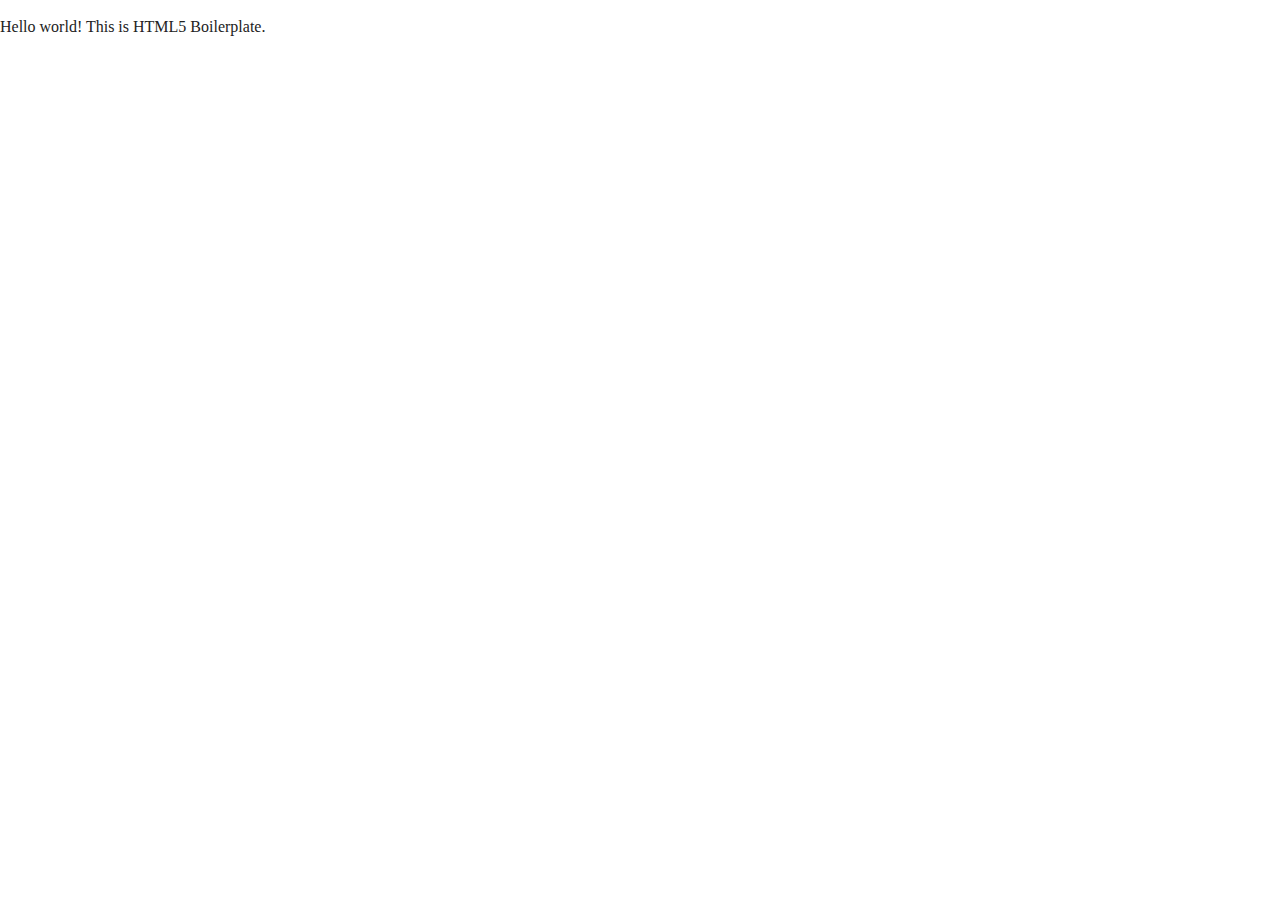
==== index.html @ a448ccc6 "pushing repo" ====
<!doctype html>
<html class="no-js" lang="">

<head>
  <meta charset="utf-8">
  <title></title>
  <meta name="description" content="">
  <meta name="viewport" content="width=device-width, initial-scale=1">

  <link rel="manifest" href="site.webmanifest">
  <link rel="apple-touch-icon" href="icon.png">
  <!-- Place favicon.ico in the root directory -->

  <link rel="stylesheet" href="css/normalize.css">
  <link rel="stylesheet" href="css/main.css">

  <meta name="theme-color" content="#fafafa">
</head>

<body>
  <!--[if lte IE 9]>
    <p class="browserupgrade">You are using an <strong>outdated</strong> browser. Please <a href="https://browsehappy.com/">upgrade your browser</a> to improve your experience and security.</p>
  <![endif]-->

  <!-- Add your site or application content here -->
  <p>Hello world! This is HTML5 Boilerplate.</p>
  <script src="js/vendor/modernizr-3.6.0.min.js"></script>
  <script src="https://code.jquery.com/jquery-3.3.1.min.js" integrity="sha256-FgpCb/KJQlLNfOu91ta32o/NMZxltwRo8QtmkMRdAu8=" crossorigin="anonymous"></script>
  <script>window.jQuery || document.write('<script src="js/vendor/jquery-3.3.1.min.js"><\/script>')</script>
  <script src="js/plugins.js"></script>
  <script src="js/main.js"></script>

  <!-- Google Analytics: change UA-XXXXX-Y to be your site's ID. -->
  <script>
    window.ga = function () { ga.q.push(arguments) }; ga.q = []; ga.l = +new Date;
    ga('create', 'UA-XXXXX-Y', 'auto'); ga('send', 'pageview')
  </script>
  <script src="https://www.google-analytics.com/analytics.js" async defer></script>
</body>

</html>
---- css/main.css ----
/*! HTML5 Boilerplate v7.0.1 | MIT License | https://html5boilerplate.com/ */

/* main.css 1.0.0 | MIT License | https://github.com/h5bp/main.css#readme */
/*
 * What follows is the result of much research on cross-browser styling.
 * Credit left inline and big thanks to Nicolas Gallagher, Jonathan Neal,
 * Kroc Camen, and the H5BP dev community and team.
 */

 
/* ==========================================================================
   Base styles: opinionated defaults
   ========================================================================== */

   html {
    color: #222;
    font-size: 1em;
    line-height: 1.4;
}

/*
 * Remove text-shadow in selection highlight:
 * https://twitter.com/miketaylr/status/12228805301
 *
 * Vendor-prefixed and regular ::selection selectors cannot be combined:
 * https://stackoverflow.com/a/16982510/7133471
 *
 * Customize the background color to match your design.
 */

::selection {
    background: #b3d4fc;
    text-shadow: none;
}

/*
 * A better looking default horizontal rule
 */

hr {
    display: block;
    height: 1px;
    border: 0;
    border-top: 1px solid #ccc;
    margin: 1em 0;
    padding: 0;
}

/*
 * Remove the gap between audio, canvas, iframes,
 * images, videos and the bottom of their containers:
 * https://github.com/h5bp/html5-boilerplate/issues/440
 */

audio,
canvas,
iframe,
img,
svg,
video {
    vertical-align: middle;
}

/*
 * Remove default fieldset styles.
 */

fieldset {
    border: 0;
    margin: 0;
    padding: 0;
}

/*
 * Allow only vertical resizing of textareas.
 */

textarea {
    resize: vertical;
}

/* ==========================================================================
   Browser Upgrade Prompt
   ========================================================================== */

.browserupgrade {
    margin: 0.2em 0;
    background: #ccc;
    color: #000;
    padding: 0.2em 0;
}




 /* ==========================================================================
   Author's custom styles
   ========================================================================== */
















 /* ==========================================================================
   Helper classes
   ========================================================================== */

/*
 * Hide visually and from screen readers
 */

 .hidden {
  display: none !important;
}

/*
* Hide only visually, but have it available for screen readers:
* https://snook.ca/archives/html_and_css/hiding-content-for-accessibility
*
* 1. For long content, line feeds are not interpreted as spaces and small width
*    causes content to wrap 1 word per line:
*    https://medium.com/@jessebeach/beware-smushed-off-screen-accessible-text-5952a4c2cbfe
*/

.visuallyhidden {
  border: 0;
  clip: rect(0 0 0 0);
  height: 1px;
  margin: -1px;
  overflow: hidden;
  padding: 0;
  position: absolute;
  width: 1px;
  white-space: nowrap; /* 1 */
}

/*
* Extends the .visuallyhidden class to allow the element
* to be focusable when navigated to via the keyboard:
* https://www.drupal.org/node/897638
*/

.visuallyhidden.focusable:active,
.visuallyhidden.focusable:focus {
  clip: auto;
  height: auto;
  margin: 0;
  overflow: visible;
  position: static;
  width: auto;
  white-space: inherit;
}

/*
* Hide visually and from screen readers, but maintain layout
*/

.invisible {
  visibility: hidden;
}

/*
* Clearfix: contain floats
*
* For modern browsers
* 1. The space content is one way to avoid an Opera bug when the
*    `contenteditable` attribute is included anywhere else in the document.
*    Otherwise it causes space to appear at the top and bottom of elements
*    that receive the `clearfix` class.
* 2. The use of `table` rather than `block` is only necessary if using
*    `:before` to contain the top-margins of child elements.
*/

.clearfix:before,
.clearfix:after {
  content: " "; /* 1 */
  display: table; /* 2 */
}

.clearfix:after {
  clear: both;
}

 
/* ==========================================================================
   EXAMPLE Media Queries for Responsive Design.
   These examples override the primary ('mobile first') styles.
   Modify as content requires.
   ========================================================================== */

   @media only screen and (min-width: 35em) {
    /* Style adjustments for viewports that meet the condition */
}

@media print,
       (-webkit-min-device-pixel-ratio: 1.25),
       (min-resolution: 1.25dppx),
       (min-resolution: 120dpi) {
    /* Style adjustments for high resolution devices */
}

 
/* ==========================================================================
   Print styles.
   Inlined to avoid the additional HTTP request:
   https://www.phpied.com/delay-loading-your-print-css/
   ========================================================================== */

   @media print {
    *,
    *:before,
    *:after {
        background: transparent !important;
        color: #000 !important; /* Black prints faster */
        -webkit-box-shadow: none !important;
        box-shadow: none !important;
        text-shadow: none !important;
    }

    a,
    a:visited {
        text-decoration: underline;
    }

    a[href]:after {
        content: " (" attr(href) ")";
    }

    abbr[title]:after {
        content: " (" attr(title) ")";
    }

    /*
     * Don't show links that are fragment identifiers,
     * or use the `javascript:` pseudo protocol
     */

    a[href^="#"]:after,
    a[href^="javascript:"]:after {
        content: "";
    }

    pre {
        white-space: pre-wrap !important;
    }
    pre,
    blockquote {
        border: 1px solid #999;
        page-break-inside: avoid;
    }

    /*
     * Printing Tables:
     * http://css-discuss.incutio.com/wiki/Printing_Tables
     */

    thead {
        display: table-header-group;
    }

    tr,
    img {
        page-break-inside: avoid;
    }

    p,
    h2,
    h3 {
        orphans: 3;
        widows: 3;
    }

    h2,
    h3 {
        page-break-after: avoid;
    }
}
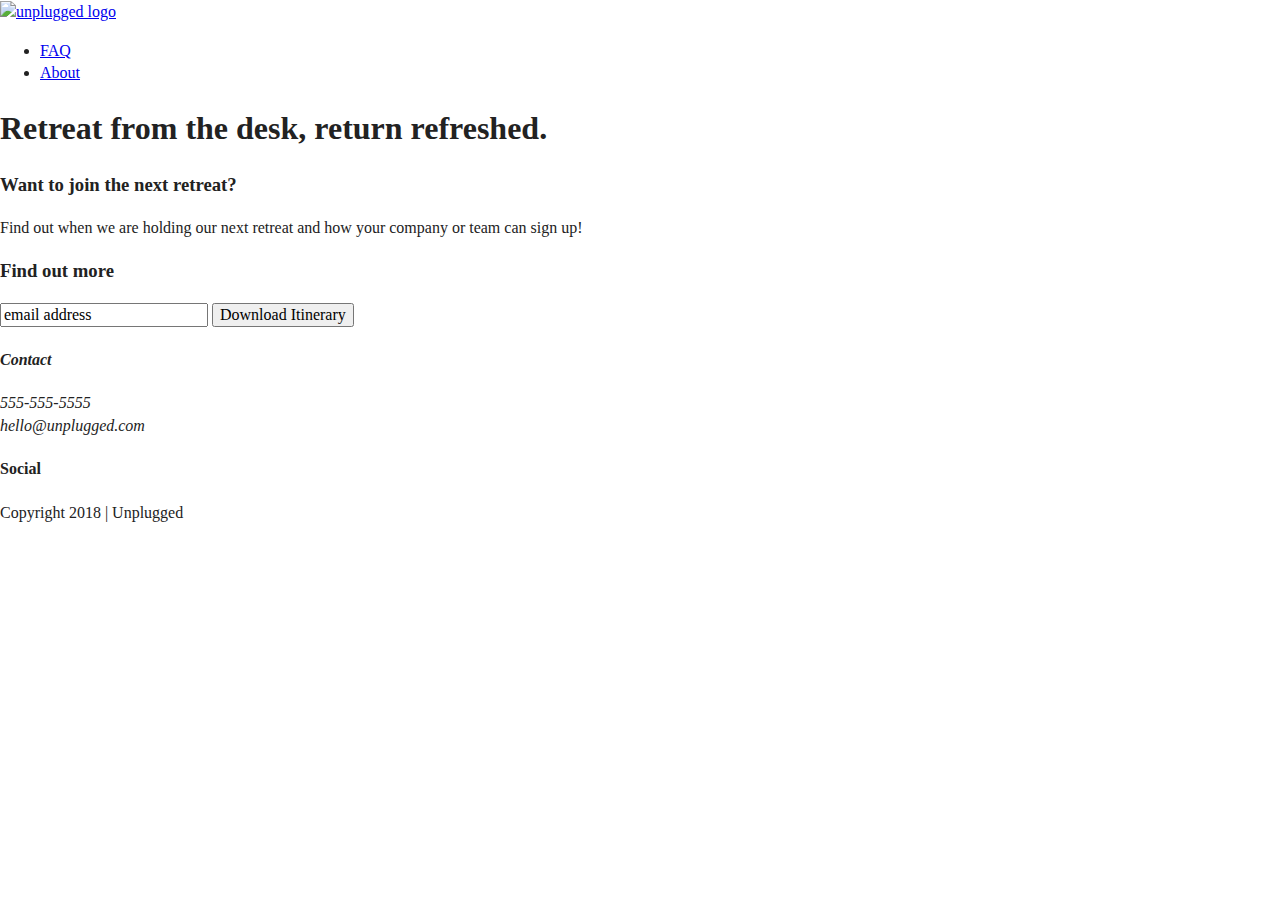
==== commit cb6e1a22: "adding onto the boilerplate" ====
--- a/index.html
+++ b/index.html
@@ -3,9 +3,10 @@
 
 <head>
   <meta charset="utf-8">
+  <meta http-equiv="x-ua-compatible" content="ie=edge">
   <title></title>
   <meta name="description" content="">
-  <meta name="viewport" content="width=device-width, initial-scale=1">
+  <meta name="viewport" content="width=device-width, initial-scale=1, shrink-to-fit=no">
 
   <link rel="manifest" href="site.webmanifest">
   <link rel="apple-touch-icon" href="icon.png">
@@ -13,8 +14,6 @@
 
   <link rel="stylesheet" href="css/normalize.css">
   <link rel="stylesheet" href="css/main.css">
-
-  <meta name="theme-color" content="#fafafa">
 </head>
 
 <body>
@@ -23,17 +22,99 @@
   <![endif]-->
 
   <!-- Add your site or application content here -->
-  <p>Hello world! This is HTML5 Boilerplate.</p>
+  <header>
+    <div class="content-wrapper">
+      <a href="#">
+        <img src="" alt="unplugged logo">
+      </a>
+      <div class="header-divider"></div>
+      <nav>
+        <ul>
+          <li><a href="faq/index.html" target="_blank">FAQ</a></li>
+          <li><a href="about/index.html" target="_blank">About</a></li>
+        </ul>
+      </nav>
+    </div>
+  </header>
+
+  <main>
+
+    <section class="hero-area">
+      <div class="content-wrapper">
+        <h1>Retreat from the desk, return refreshed.</h1>
+      </div>
+    </section>
+
+    <aside>
+      <div class="content-wrapper">
+        <div class="form-description">
+          <h3>Want to join the next retreat?</h3>
+          <p>
+            Find out when we are holding our next retreat and how your company or team can sign up!
+          </p>
+        </div>
+        <div class="form">
+          <h3>Find out more</h3>
+          <input type="text" name="name" value="email address">
+          <input type="button" value="Download Itinerary">
+        </div>
+      </div> <!-- aside content wrapper ends -->
+    </aside>
+
+  </main> <!-- main wrapper -->
+
+  <footer>
+    <div class="content-wrapper">
+      <div class="footer-content">
+        <address class="contact">
+          <h4>Contact</h4>
+          <p>
+            555-555-5555<br>
+            hello@unplugged.com
+          </p>
+        </address>
+        <div class="social">
+          <h4>Social</h4>
+          <div class="social-icons">
+            <p>
+              <a href="https://www.facebook.com/Skillcrush/" target="_blank"></a>
+            </p>
+            <p>
+              <a href="https://twitter.com/Skillcrush" target="_blank"></a>
+            </p>
+            <p>
+              <a href="https://www.instagram.com/skillcrush/" target="_blank"></a>
+            </p>
+          </div>
+        </div>
+      </div> <!-- footer content ends -->
+    </div>
+    <!--footer content-wrapper ends-->
+    <div class="copyright">
+      <p>Copyright 2018 | Unplugged</p>
+    </div>
+  </footer>
+
   <script src="js/vendor/modernizr-3.6.0.min.js"></script>
-  <script src="https://code.jquery.com/jquery-3.3.1.min.js" integrity="sha256-FgpCb/KJQlLNfOu91ta32o/NMZxltwRo8QtmkMRdAu8=" crossorigin="anonymous"></script>
-  <script>window.jQuery || document.write('<script src="js/vendor/jquery-3.3.1.min.js"><\/script>')</script>
+  <script src="https://code.jquery.com/jquery-3.3.1.min.js" integrity="sha256-FgpCb/KJQlLNfOu91ta32o/NMZxltwRo8QtmkMRdAu8="
+    crossorigin="anonymous"></script>
+  <script>
+    window.jQuery || document.write('<script src="js/vendor/jquery-3.3.1.min.js"><\/script>')
+
+  </script>
   <script src="js/plugins.js"></script>
   <script src="js/main.js"></script>
 
   <!-- Google Analytics: change UA-XXXXX-Y to be your site's ID. -->
   <script>
-    window.ga = function () { ga.q.push(arguments) }; ga.q = []; ga.l = +new Date;
-    ga('create', 'UA-XXXXX-Y', 'auto'); ga('send', 'pageview')
+    window.ga = function () {
+      ga.q.push(arguments)
+    };
+    ga.q = [];
+    ga.l = +new Date;
+    ga('create', 'UA-XXXXX-Y', 'auto');
+    ga('send', 'pageview')
+
   </script>
   <script src="https://www.google-analytics.com/analytics.js" async defer></script>
 </body>
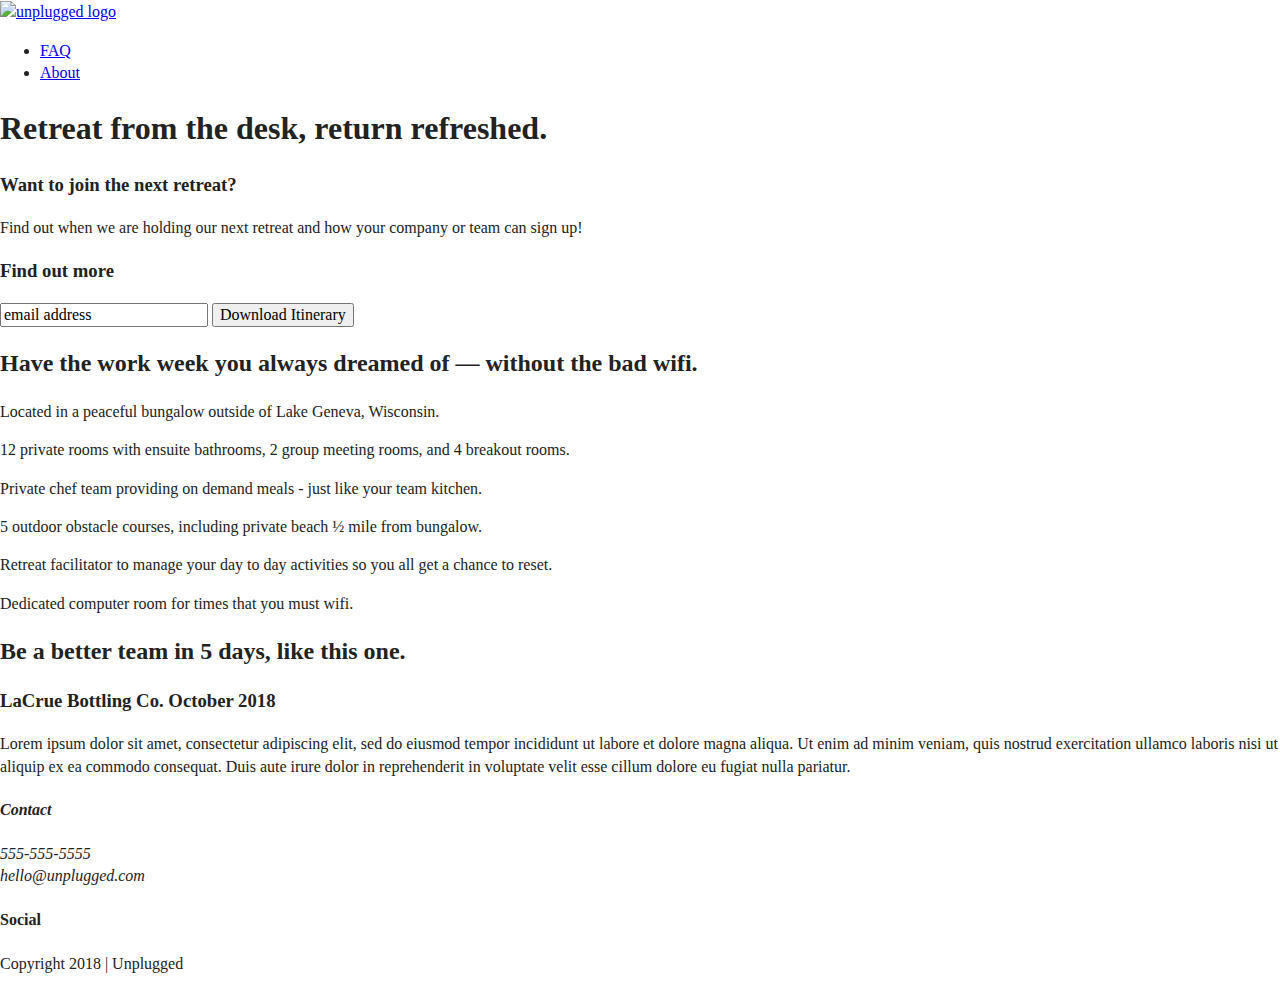
==== commit 36c111b5: "part 2 boilerplates" ====
--- a/index.html
+++ b/index.html
@@ -61,6 +61,73 @@
       </div> <!-- aside content wrapper ends -->
     </aside>
 
+    <section class="features">
+      <div class="content-wrapper">
+        <h2>Have the work week you always dreamed of — without the bad wifi.</h2>
+        <div class="features-items">
+          <article>
+            <p class="fontawesome-icon">
+            </p>
+            <p class="features-item-description">
+              Located in a peaceful bungalow outside of Lake Geneva, Wisconsin.
+            </p>
+          </article>
+          <article>
+            <p class="fontawesome-icon">
+            </p>
+            <p class="features-item-description">
+              12 private rooms with ensuite bathrooms, 2 group meeting rooms, and 4 breakout rooms.
+            </p>
+          </article>
+          <article>
+            <p class="fontawesome-icon">
+            </p>
+            <p class="features-item-description">
+              Private chef team providing on demand meals - just like your team kitchen.
+            </p>
+          </article>
+          <article>
+            <p class="fontawesome-icon">
+            </p>
+            <p class="features-item-description">
+              5 outdoor obstacle courses, including private beach ½ mile from bungalow.
+            </p>
+          </article>
+          <article>
+            <p class="fontawesome-icon">
+            </p>
+            <p class="features-item-description">
+              Retreat facilitator to manage your day to day activities so you all get a chance to reset.
+            </p>
+          </article>
+          <article>
+            <p class="fontawesome-icon">
+            </p>
+            <p class="features-item-description">
+              Dedicated computer room for times that you must wifi.
+            </p>
+          </article>
+        </div>
+      </div>
+    </section>
+
+    <section class="reviews">
+      <div class="content-wrapper">
+        <h2>Be a better team in 5 days, like this one.</h2>
+        <article>
+          <div>
+            <h3>LaCrue Bottling Co. October 2018</h3>
+            <p>
+              Lorem ipsum dolor sit amet, consectetur adipiscing elit, sed do eiusmod tempor incididunt ut labore et
+              dolore magna aliqua. Ut enim ad minim veniam, quis nostrud exercitation ullamco laboris nisi ut aliquip
+              ex ea commodo consequat. Duis aute irure dolor in reprehenderit in voluptate velit esse cillum dolore eu
+              fugiat nulla pariatur.
+            </p>
+          </div>
+        </article>
+      </div>
+    </section>
+
   </main> <!-- main wrapper -->
 
   <footer>
--- a/css/main.css
+++ b/css/main.css
@@ -1,13 +1,11 @@
-/*! HTML5 Boilerplate v7.0.1 | MIT License | https://html5boilerplate.com/ */
-
-/* main.css 1.0.0 | MIT License | https://github.com/h5bp/main.css#readme */
+/*! HTML5 Boilerplate v6.1.0 | MIT License | https://html5boilerplate.com/ */
+
 /*
  * What follows is the result of much research on cross-browser styling.
  * Credit left inline and big thanks to Nicolas Gallagher, Jonathan Neal,
  * Kroc Camen, and the H5BP dev community and team.
  */
 
- 
 /* ==========================================================================
    Base styles: opinionated defaults
    ========================================================================== */
@@ -27,6 +25,11 @@
  *
  * Customize the background color to match your design.
  */
+
+::-moz-selection {
+    background: #b3d4fc;
+    text-shadow: none;
+}
 
 ::selection {
     background: #b3d4fc;
@@ -90,10 +93,7 @@
     padding: 0.2em 0;
 }
 
-
-
-
- /* ==========================================================================
+/* ==========================================================================
    Author's custom styles
    ========================================================================== */
 
@@ -112,7 +112,8 @@
 
 
 
- /* ==========================================================================
+
+/* ==========================================================================
    Helper classes
    ========================================================================== */
 
@@ -120,86 +121,85 @@
  * Hide visually and from screen readers
  */
 
- .hidden {
-  display: none !important;
-}
-
-/*
-* Hide only visually, but have it available for screen readers:
-* https://snook.ca/archives/html_and_css/hiding-content-for-accessibility
-*
-* 1. For long content, line feeds are not interpreted as spaces and small width
-*    causes content to wrap 1 word per line:
-*    https://medium.com/@jessebeach/beware-smushed-off-screen-accessible-text-5952a4c2cbfe
-*/
+.hidden {
+    display: none !important;
+}
+
+/*
+ * Hide only visually, but have it available for screen readers:
+ * https://snook.ca/archives/html_and_css/hiding-content-for-accessibility
+ *
+ * 1. For long content, line feeds are not interpreted as spaces and small width
+ *    causes content to wrap 1 word per line:
+ *    https://medium.com/@jessebeach/beware-smushed-off-screen-accessible-text-5952a4c2cbfe
+ */
 
 .visuallyhidden {
-  border: 0;
-  clip: rect(0 0 0 0);
-  height: 1px;
-  margin: -1px;
-  overflow: hidden;
-  padding: 0;
-  position: absolute;
-  width: 1px;
-  white-space: nowrap; /* 1 */
-}
-
-/*
-* Extends the .visuallyhidden class to allow the element
-* to be focusable when navigated to via the keyboard:
-* https://www.drupal.org/node/897638
-*/
+    border: 0;
+    clip: rect(0 0 0 0);
+    height: 1px;
+    margin: -1px;
+    overflow: hidden;
+    padding: 0;
+    position: absolute;
+    width: 1px;
+    white-space: nowrap; /* 1 */
+}
+
+/*
+ * Extends the .visuallyhidden class to allow the element
+ * to be focusable when navigated to via the keyboard:
+ * https://www.drupal.org/node/897638
+ */
 
 .visuallyhidden.focusable:active,
 .visuallyhidden.focusable:focus {
-  clip: auto;
-  height: auto;
-  margin: 0;
-  overflow: visible;
-  position: static;
-  width: auto;
-  white-space: inherit;
-}
-
-/*
-* Hide visually and from screen readers, but maintain layout
-*/
+    clip: auto;
+    height: auto;
+    margin: 0;
+    overflow: visible;
+    position: static;
+    width: auto;
+    white-space: inherit;
+}
+
+/*
+ * Hide visually and from screen readers, but maintain layout
+ */
 
 .invisible {
-  visibility: hidden;
-}
-
-/*
-* Clearfix: contain floats
-*
-* For modern browsers
-* 1. The space content is one way to avoid an Opera bug when the
-*    `contenteditable` attribute is included anywhere else in the document.
-*    Otherwise it causes space to appear at the top and bottom of elements
-*    that receive the `clearfix` class.
-* 2. The use of `table` rather than `block` is only necessary if using
-*    `:before` to contain the top-margins of child elements.
-*/
+    visibility: hidden;
+}
+
+/*
+ * Clearfix: contain floats
+ *
+ * For modern browsers
+ * 1. The space content is one way to avoid an Opera bug when the
+ *    `contenteditable` attribute is included anywhere else in the document.
+ *    Otherwise it causes space to appear at the top and bottom of elements
+ *    that receive the `clearfix` class.
+ * 2. The use of `table` rather than `block` is only necessary if using
+ *    `:before` to contain the top-margins of child elements.
+ */
 
 .clearfix:before,
 .clearfix:after {
-  content: " "; /* 1 */
-  display: table; /* 2 */
+    content: " "; /* 1 */
+    display: table; /* 2 */
 }
 
 .clearfix:after {
-  clear: both;
-}
-
- 
+    clear: both;
+}
+
 /* ==========================================================================
    EXAMPLE Media Queries for Responsive Design.
    These examples override the primary ('mobile first') styles.
    Modify as content requires.
    ========================================================================== */
 
-   @media only screen and (min-width: 35em) {
+@media only screen and (min-width: 35em) {
     /* Style adjustments for viewports that meet the condition */
 }
 
@@ -210,14 +210,13 @@
     /* Style adjustments for high resolution devices */
 }
 
- 
 /* ==========================================================================
    Print styles.
    Inlined to avoid the additional HTTP request:
    https://www.phpied.com/delay-loading-your-print-css/
    ========================================================================== */
 
-   @media print {
+@media print {
     *,
     *:before,
     *:after {
@@ -286,5 +285,3 @@
         page-break-after: avoid;
     }
 }
-
-
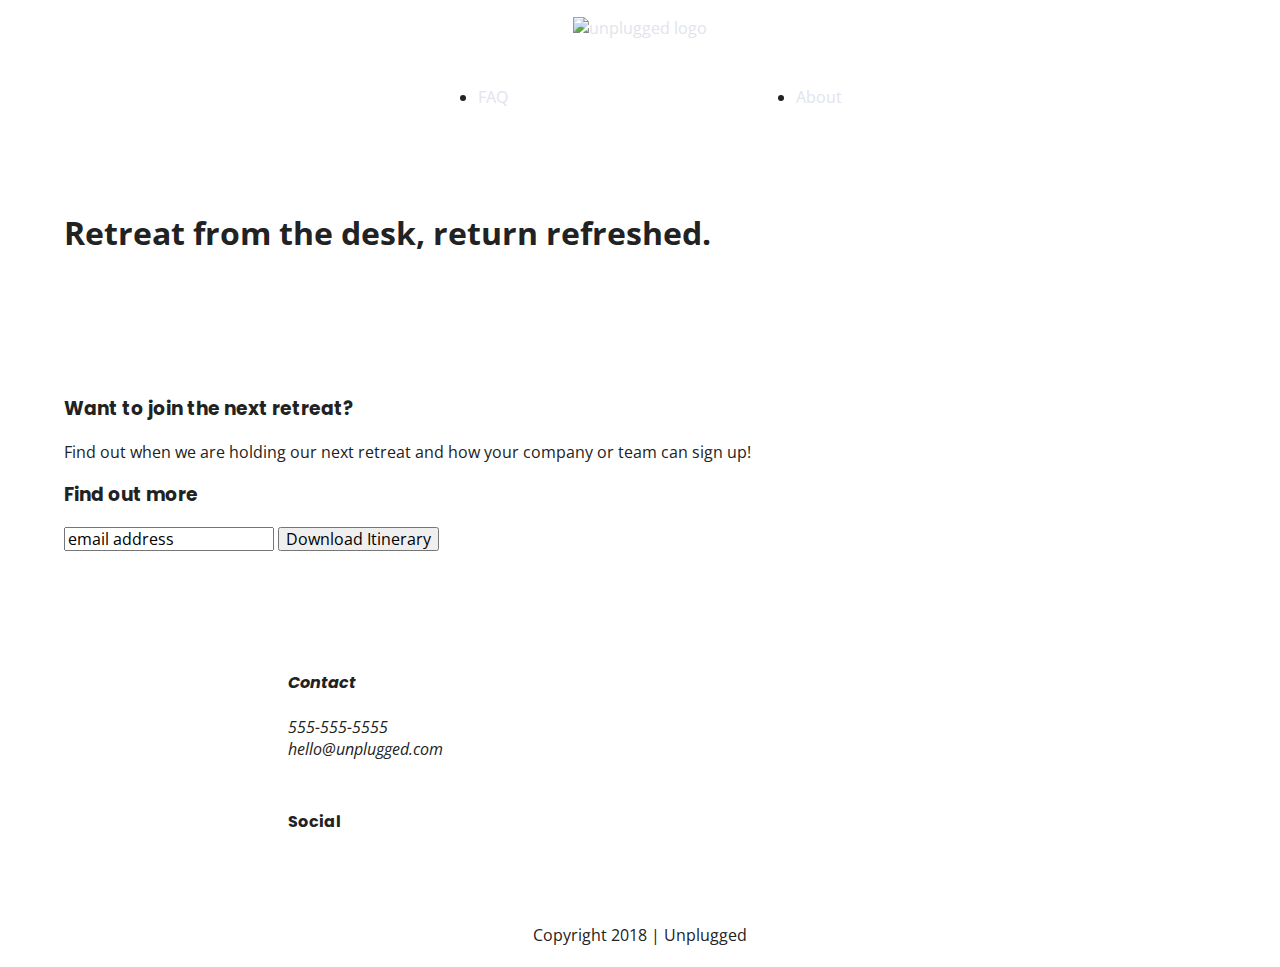
==== commit 8339c06f: "custom text styles" ====
--- a/index.html
+++ b/index.html
@@ -8,6 +8,9 @@
   <meta name="description" content="">
   <meta name="viewport" content="width=device-width, initial-scale=1, shrink-to-fit=no">
 
+  
+  <link href="https://fonts.googleapis.com/css?family=Open+Sans:400,700|Poppins:500,700" rel="stylesheet">
+  
   <link rel="manifest" href="site.webmanifest">
   <link rel="apple-touch-icon" href="icon.png">
   <!-- Place favicon.ico in the root directory -->
@@ -60,73 +63,6 @@
         </div>
       </div> <!-- aside content wrapper ends -->
     </aside>
-
-    <section class="features">
-      <div class="content-wrapper">
-        <h2>Have the work week you always dreamed of — without the bad wifi.</h2>
-        <div class="features-items">
-          <article>
-            <p class="fontawesome-icon">
-            </p>
-            <p class="features-item-description">
-              Located in a peaceful bungalow outside of Lake Geneva, Wisconsin.
-            </p>
-          </article>
-          <article>
-            <p class="fontawesome-icon">
-            </p>
-            <p class="features-item-description">
-              12 private rooms with ensuite bathrooms, 2 group meeting rooms, and 4 breakout rooms.
-            </p>
-          </article>
-          <article>
-            <p class="fontawesome-icon">
-            </p>
-            <p class="features-item-description">
-              Private chef team providing on demand meals - just like your team kitchen.
-            </p>
-          </article>
-          <article>
-            <p class="fontawesome-icon">
-            </p>
-            <p class="features-item-description">
-              5 outdoor obstacle courses, including private beach ½ mile from bungalow.
-            </p>
-          </article>
-          <article>
-            <p class="fontawesome-icon">
-            </p>
-            <p class="features-item-description">
-              Retreat facilitator to manage your day to day activities so you all get a chance to reset.
-            </p>
-          </article>
-          <article>
-            <p class="fontawesome-icon">
-            </p>
-            <p class="features-item-description">
-              Dedicated computer room for times that you must wifi.
-            </p>
-          </article>
-        </div>
-      </div>
-    </section>
-
-    <section class="reviews">
-      <div class="content-wrapper">
-        <h2>Be a better team in 5 days, like this one.</h2>
-        <article>
-          <div>
-            <h3>LaCrue Bottling Co. October 2018</h3>
-            <p>
-              Lorem ipsum dolor sit amet, consectetur adipiscing elit, sed do eiusmod tempor incididunt ut labore et
-              dolore magna aliqua. Ut enim ad minim veniam, quis nostrud exercitation ullamco laboris nisi ut aliquip
-              ex ea commodo consequat. Duis aute irure dolor in reprehenderit in voluptate velit esse cillum dolore eu
-              fugiat nulla pariatur.
-            </p>
-          </div>
-        </article>
-      </div>
-    </section>
 
   </main> <!-- main wrapper -->
 
--- a/css/main.css
+++ b/css/main.css
@@ -14,127 +14,354 @@
     color: #222;
     font-size: 1em;
     line-height: 1.4;
-}
-
-/*
- * Remove text-shadow in selection highlight:
- * https://twitter.com/miketaylr/status/12228805301
- *
- * Vendor-prefixed and regular ::selection selectors cannot be combined:
- * https://stackoverflow.com/a/16982510/7133471
- *
- * Customize the background color to match your design.
- */
-
-::-moz-selection {
+  }
+  
+  /*
+   * Remove text-shadow in selection highlight:
+   * https://twitter.com/miketaylr/status/12228805301
+   *
+   * Vendor-prefixed and regular ::selection selectors cannot be combined:
+   * https://stackoverflow.com/a/16982510/7133471
+   *
+   * Customize the background color to match your design.
+   */
+  
+  ::-moz-selection {
     background: #b3d4fc;
     text-shadow: none;
-}
-
-::selection {
+  }
+  
+  ::selection {
     background: #b3d4fc;
     text-shadow: none;
-}
-
-/*
- * A better looking default horizontal rule
- */
-
-hr {
+  }
+  
+  /*
+   * A better looking default horizontal rule
+   */
+  
+  hr {
     display: block;
     height: 1px;
     border: 0;
     border-top: 1px solid #ccc;
     margin: 1em 0;
     padding: 0;
-}
-
-/*
- * Remove the gap between audio, canvas, iframes,
- * images, videos and the bottom of their containers:
- * https://github.com/h5bp/html5-boilerplate/issues/440
- */
-
-audio,
-canvas,
-iframe,
-img,
-svg,
-video {
+  }
+  
+  /*
+   * Remove the gap between audio, canvas, iframes,
+   * images, videos and the bottom of their containers:
+   * https://github.com/h5bp/html5-boilerplate/issues/440
+   */
+  
+  audio,
+  canvas,
+  iframe,
+  img,
+  svg,
+  video {
     vertical-align: middle;
-}
-
-/*
- * Remove default fieldset styles.
- */
-
-fieldset {
+  }
+  
+  /*
+   * Remove default fieldset styles.
+   */
+  
+  fieldset {
     border: 0;
     margin: 0;
     padding: 0;
-}
-
-/*
- * Allow only vertical resizing of textareas.
- */
-
-textarea {
+  }
+  
+  /*
+   * Allow only vertical resizing of textareas.
+   */
+  
+  textarea {
     resize: vertical;
-}
-
-/* ==========================================================================
-   Browser Upgrade Prompt
-   ========================================================================== */
-
-.browserupgrade {
+  }
+  
+  /* ==========================================================================
+     Browser Upgrade Prompt
+     ========================================================================== */
+  
+  .browserupgrade {
     margin: 0.2em 0;
     background: #ccc;
     color: #000;
     padding: 0.2em 0;
-}
-
-/* ==========================================================================
+  }
+  
+  .content-wrapper {
+    width: 90%;
+    margin: 50px 0;
+  }
+
+  /* ==========================================================================
    Author's custom styles
    ========================================================================== */
-
-
-
-
-
-
-
-
-
-
-
-
-
-
-
-
-
-/* ==========================================================================
-   Helper classes
-   ========================================================================== */
-
-/*
- * Hide visually and from screen readers
- */
-
-.hidden {
+/* General Styles */
+
+html {
+    font-size: 1em;
+	
+}
+
+body {
+    font-family: 'Open Sans', sans-serif;
+    font-size: 1em;
+}
+
+ul, 
+ol {
+
+}
+
+a {
+    color: #e2e3ed;
+    text-decoration: none;
+}
+
+h2 {
+    font-family: 'Poppins', sans-serif;
+}
+
+h3, 
+h4 {
+    font-family: 'Poppins', sans-serif;
+}
+
+p {
+	
+}
+
+img {
+
+}
+
+figure {
+
+}
+
+address {
+
+}
+
+.content-wrapper {
+
+}
+  
+  /* -------------------- Base Header - Footer Styles -------------------- */
+  
+  header,
+  footer {
+    display: flex;
+    justify-content: center;
+    align-items: center;
+    flex-flow: row wrap;
+  }
+  
+  header {
+    padding: 15px 0;
+  }
+  
+  header .content-wrapper {
+    display: flex;
+    justify-content: center;
+    align-items: center;
+    flex-flow: row wrap;
+    margin: 0;
+  }
+  
+  .header-divider {
+    width: 100%;
+    height: 1px;
+    margin: 10px 0 20px 0;
+  }
+  
+  header nav {
+    display: flex;
+    justify-content: space-around;
+    align-items: center;
+    flex-flow: row wrap;
+    width: 60%;
+  }
+  
+  header nav ul {
+    display: flex;
+    justify-content: space-around;
+    width: 100%;
+  }
+  
+  footer {
+    flex-direction: column;
+  }
+  
+  footer p {
+    margin: 0;
+  }
+  
+  footer .content-wrapper {
+    width: 55%;
+    margin: 50px 0;
+  }
+  
+  footer .contact {
+    margin-bottom: 50px;
+  }
+  
+  footer .social-icons {
+    display: flex;
+    justify-content: space-around;
+    align-items: center;
+  }
+  
+  footer .social-icons p {
+    display: flex;
+    justify-content: center;
+    align-items: center;
+  }
+  
+  footer .copyright {
+    margin: 20px 0;
+  }
+  
+  /* -------------------- Mobile Styles - Homepage -------------------- */
+  
+  /* Hero Area */
+  
+  .hero-area {
+    display: flex;
+    justify-content: center;
+    flex-flow: row wrap;
+  }
+  
+  /* Aside */
+  
+  aside {
+    display: flex;
+    justify-content: center;
+    align-items: center;
+    flex-flow: row wrap;
+  }
+  
+  /* Features */
+  
+  .features {
+    display: flex;
+    justify-content: center;
+    flex-flow: row wrap;
+  }
+  
+  .features h2 {
+    margin-bottom: 60px;
+  }
+  
+  .features article {
+    width: 55%;
+    margin: 30px 0;
+  }
+  
+  .features .features-items {
+    display: flex;
+    justify-content: center;
+    align-items: center;
+    flex-flow: row wrap;
+  }
+  
+  .features p {
+    margin: 0;
+  }
+  
+  /* Reviews */
+  
+  .reviews {
+    display: flex;
+    justify-content: center;
+    flex-flow: row wrap;
+  }
+  
+  .reviews h2 {
+    margin-bottom: 40px;
+  }
+  
+  .reviews h3 {
+    width: 55%;
+    margin: 20px 0;
+  }
+  
+  /* ==========================================================================
+     About Page
+     ========================================================================== */
+  
+  .mission {
+    display: flex;
+    justify-content: center;
+    align-items: center;
+    flex-flow: row wrap;
+  }
+  
+  .contact-section {
+    display: flex;
+    justify-content: center;
+    align-items: center;
+    flex-flow: row wrap;
+  }
+  
+  .contact-content p {
+    margin: 0;
+  }
+  
+  /* ==========================================================================
+     FAQ Page
+     ========================================================================== */
+  
+  .faq {
+    display: flex;
+    justify-content: center;
+    align-items: center;
+    flex-flow: row wrap;
+  }
+  
+  .faq .content-wrapper {
+    margin: 50px 0 0 0;
+    display: flex;
+    justify-content: center;
+    align-items: center;
+    flex-flow: row wrap;
+  }
+  
+  .faq h2 {
+    margin-bottom: 40px;
+  }
+  
+  .faq-content {
+    margin-bottom: 50px;
+  }
+  
+  /* ==========================================================================
+     Helper classes
+     ========================================================================== */
+  
+  /*
+   * Hide visually and from screen readers
+   */
+  
+  .hidden {
     display: none !important;
-}
-
-/*
- * Hide only visually, but have it available for screen readers:
- * https://snook.ca/archives/html_and_css/hiding-content-for-accessibility
- *
- * 1. For long content, line feeds are not interpreted as spaces and small width
- *    causes content to wrap 1 word per line:
- *    https://medium.com/@jessebeach/beware-smushed-off-screen-accessible-text-5952a4c2cbfe
- */
-
-.visuallyhidden {
+  }
+  
+  /*
+   * Hide only visually, but have it available for screen readers:
+   * https://snook.ca/archives/html_and_css/hiding-content-for-accessibility
+   *
+   * 1. For long content, line feeds are not interpreted as spaces and small width
+   *    causes content to wrap 1 word per line:
+   *    https://medium.com/@jessebeach/beware-smushed-off-screen-accessible-text-5952a4c2cbfe
+   */
+  
+  .visuallyhidden {
     border: 0;
     clip: rect(0 0 0 0);
     height: 1px;
@@ -143,17 +370,18 @@
     padding: 0;
     position: absolute;
     width: 1px;
-    white-space: nowrap; /* 1 */
-}
-
-/*
- * Extends the .visuallyhidden class to allow the element
- * to be focusable when navigated to via the keyboard:
- * https://www.drupal.org/node/897638
- */
-
-.visuallyhidden.focusable:active,
-.visuallyhidden.focusable:focus {
+    white-space: nowrap;
+    /* 1 */
+  }
+  
+  /*
+   * Extends the .visuallyhidden class to allow the element
+   * to be focusable when navigated to via the keyboard:
+   * https://www.drupal.org/node/897638
+   */
+  
+  .visuallyhidden.focusable:active,
+  .visuallyhidden.focusable:focus {
     clip: auto;
     height: auto;
     margin: 0;
@@ -161,127 +389,156 @@
     position: static;
     width: auto;
     white-space: inherit;
-}
-
-/*
- * Hide visually and from screen readers, but maintain layout
- */
-
-.invisible {
+  }
+  
+  /*
+   * Hide visually and from screen readers, but maintain layout
+   */
+  
+  .invisible {
     visibility: hidden;
-}
-
-/*
- * Clearfix: contain floats
- *
- * For modern browsers
- * 1. The space content is one way to avoid an Opera bug when the
- *    `contenteditable` attribute is included anywhere else in the document.
- *    Otherwise it causes space to appear at the top and bottom of elements
- *    that receive the `clearfix` class.
- * 2. The use of `table` rather than `block` is only necessary if using
- *    `:before` to contain the top-margins of child elements.
- */
-
-.clearfix:before,
-.clearfix:after {
-    content: " "; /* 1 */
-    display: table; /* 2 */
-}
-
-.clearfix:after {
+  }
+  
+  /*
+   * Clearfix: contain floats
+   *
+   * For modern browsers
+   * 1. The space content is one way to avoid an Opera bug when the
+   *    `contenteditable` attribute is included anywhere else in the document.
+   *    Otherwise it causes space to appear at the top and bottom of elements
+   *    that receive the `clearfix` class.
+   * 2. The use of `table` rather than `block` is only necessary if using
+   *    `:before` to contain the top-margins of child elements.
+   */
+  
+  .clearfix:before,
+  .clearfix:after {
+    content: " ";
+    /* 1 */
+    display: table;
+    /* 2 */
+  }
+  
+  .clearfix:after {
     clear: both;
-}
-
-/* ==========================================================================
-   EXAMPLE Media Queries for Responsive Design.
-   These examples override the primary ('mobile first') styles.
-   Modify as content requires.
-   ========================================================================== */
-
-@media only screen and (min-width: 35em) {
+  }
+  
+  /* ==========================================================================
+     EXAMPLE Media Queries for Responsive Design.
+     These examples override the primary ('mobile first') styles.
+     Modify as content requires.
+     ========================================================================== */
+  
+  @media only screen and (min-width: 35em) {
     /* Style adjustments for viewports that meet the condition */
-}
-
-@media print,
-       (-webkit-min-device-pixel-ratio: 1.25),
-       (min-resolution: 1.25dppx),
-       (min-resolution: 120dpi) {
+  }
+  
+  @media print,
+  (-webkit-min-device-pixel-ratio: 1.25),
+  (min-resolution: 1.25dppx),
+  (min-resolution: 120dpi) {
     /* Style adjustments for high resolution devices */
-}
-
-/* ==========================================================================
-   Print styles.
-   Inlined to avoid the additional HTTP request:
-   https://www.phpied.com/delay-loading-your-print-css/
-   ========================================================================== */
-
-@media print {
+  }
+  
+  /* ==========================================================================
+     Print styles.
+     Inlined to avoid the additional HTTP request:
+     https://www.phpied.com/delay-loading-your-print-css/
+     ========================================================================== */
+  
+  @media print {
     *,
     *:before,
     *:after {
-        background: transparent !important;
-        color: #000 !important; /* Black prints faster */
-        -webkit-box-shadow: none !important;
-        box-shadow: none !important;
-        text-shadow: none !important;
-    }
-
+      background: transparent !important;
+      color: #000 !important;
+      /* Black prints faster */
+      -webkit-box-shadow: none !important;
+      box-shadow: none !important;
+      text-shadow: none !important;
+    }
     a,
     a:visited {
-        text-decoration: underline;
-    }
-
+      text-decoration: underline;
+    }
     a[href]:after {
-        content: " (" attr(href) ")";
-    }
-
+      content: " (" attr(href) ")";
+    }
     abbr[title]:after {
-        content: " (" attr(title) ")";
-    }
-
+      content: " (" attr(title) ")";
+    }
     /*
-     * Don't show links that are fragment identifiers,
-     * or use the `javascript:` pseudo protocol
-     */
-
+       * Don't show links that are fragment identifiers,
+       * or use the `javascript:` pseudo protocol
+       */
     a[href^="#"]:after,
     a[href^="javascript:"]:after {
-        content: "";
-    }
-
+      content: "";
+    }
     pre {
-        white-space: pre-wrap !important;
+      white-space: pre-wrap !important;
     }
     pre,
     blockquote {
-        border: 1px solid #999;
-        page-break-inside: avoid;
-    }
-
+      border: 1px solid #999;
+      page-break-inside: avoid;
+    }
     /*
-     * Printing Tables:
-     * http://css-discuss.incutio.com/wiki/Printing_Tables
-     */
-
+       * Printing Tables:
+       * http://css-discuss.incutio.com/wiki/Printing_Tables
+       */
     thead {
-        display: table-header-group;
-    }
-
+      display: table-header-group;
+    }
     tr,
     img {
-        page-break-inside: avoid;
-    }
-
+      page-break-inside: avoid;
+    }
     p,
     h2,
     h3 {
-        orphans: 3;
-        widows: 3;
-    }
-
+      orphans: 3;
+      widows: 3;
+    }
     h2,
     h3 {
-        page-break-after: avoid;
-    }
-}
+      page-break-after: avoid;
+    }
+  }
+/* ==========================================================================
+   About Page
+   ========================================================================== */
+
+   .mission-content {
+    display:
+    justify-content: space-between;
+    align-items: 
+}
+
+.mission-content p {
+    width: 
+}
+
+.contact-section, .content-wrapper h2 {
+    width:
+}
+
+.contact-content {
+    display:
+    justify-content:
+    align-items:
+}
+  /* ==========================================================================
+   FAQ Page
+   ========================================================================== */
+   .faq .content-wrapper {
+    justify-content: space-between;
+}
+
+.faq-content {
+    flex-basis: 40%;
+}
+
+.faq h2 {
+    width: 100%;
+}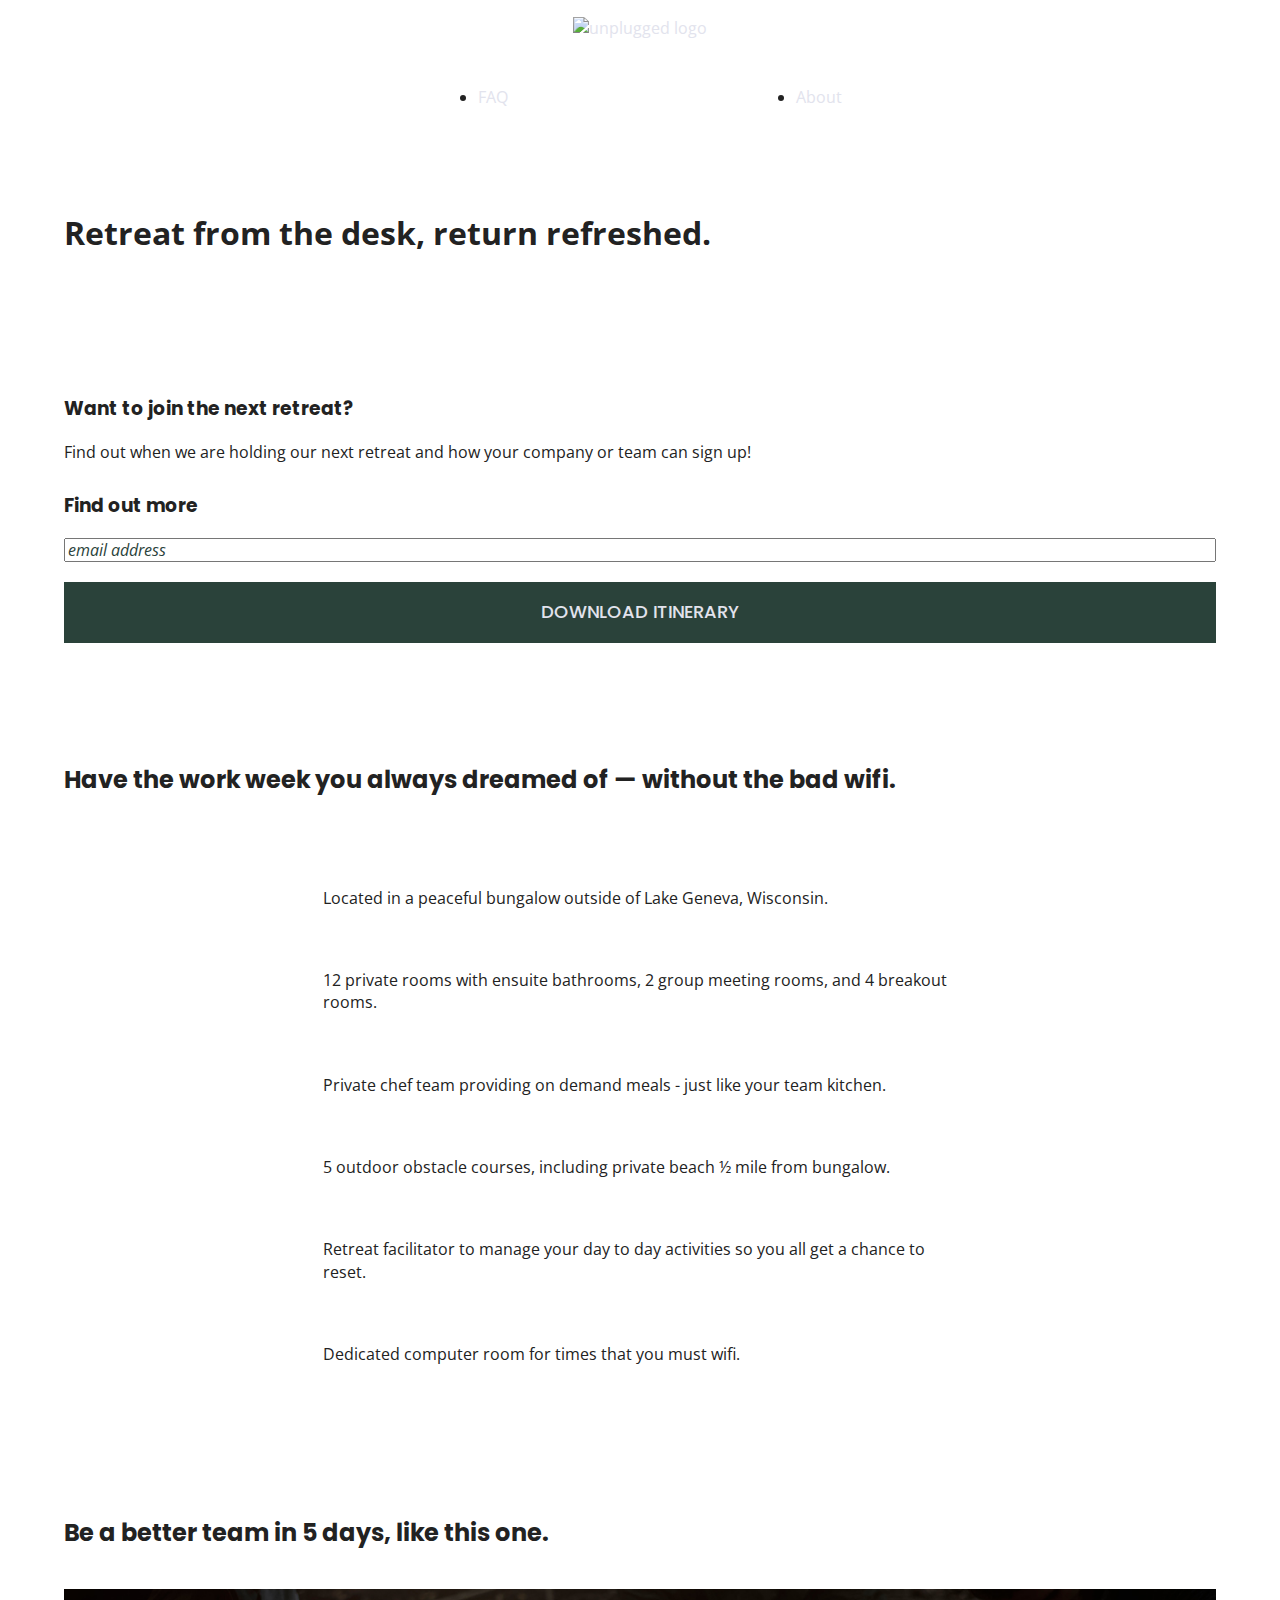
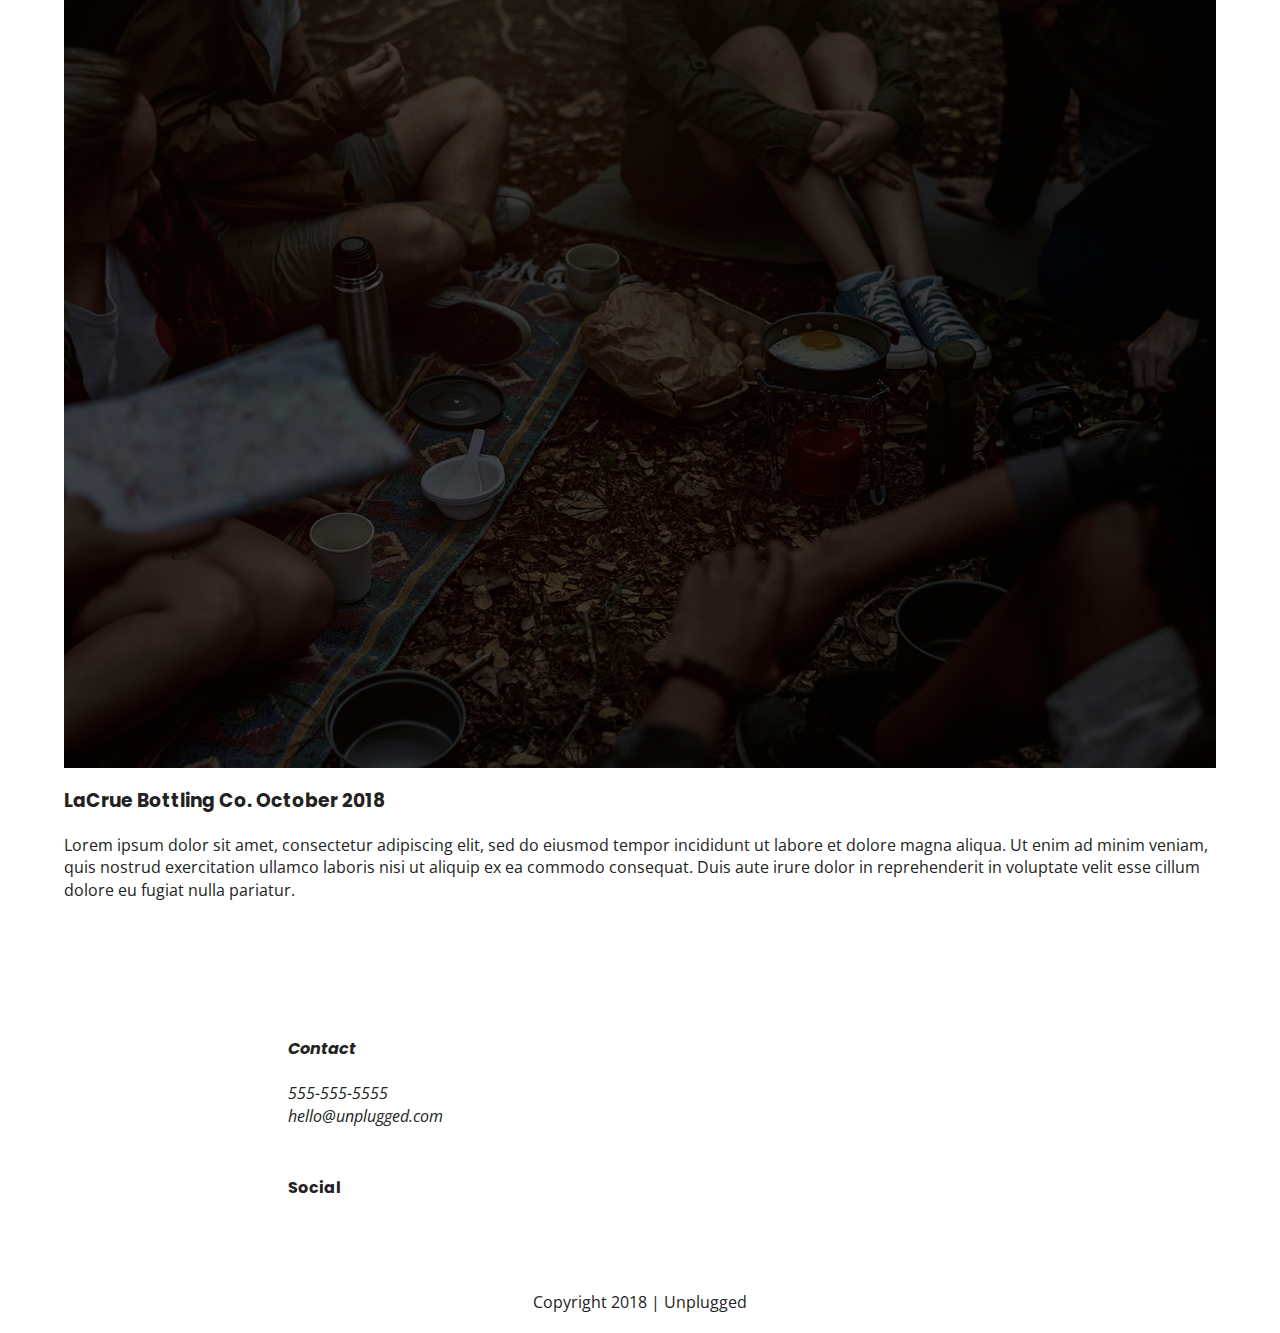
==== commit 0a4497ca: "img in homepage" ====
--- a/index.html
+++ b/index.html
@@ -8,13 +8,11 @@
   <meta name="description" content="">
   <meta name="viewport" content="width=device-width, initial-scale=1, shrink-to-fit=no">
 
-  
-  <link href="https://fonts.googleapis.com/css?family=Open+Sans:400,700|Poppins:500,700" rel="stylesheet">
-  
   <link rel="manifest" href="site.webmanifest">
   <link rel="apple-touch-icon" href="icon.png">
   <!-- Place favicon.ico in the root directory -->
-
+  <!-- Google Fonts -->
+  <link href="https://fonts.googleapis.com/css?family=Open+Sans:400,700|Poppins:500,700" rel="stylesheet">
   <link rel="stylesheet" href="css/normalize.css">
   <link rel="stylesheet" href="css/main.css">
 </head>
@@ -27,9 +25,11 @@
   <!-- Add your site or application content here -->
   <header>
     <div class="content-wrapper">
-      <a href="#">
-        <img src="" alt="unplugged logo">
-      </a>
+      <figure>
+        <a href="#">
+          <img src="img/unpluggedlogo.png" alt="unplugged logo">
+        </a>
+      </figure>
       <div class="header-divider"></div>
       <nav>
         <ul>
@@ -63,6 +63,76 @@
         </div>
       </div> <!-- aside content wrapper ends -->
     </aside>
+
+    <section class="features">
+      <div class="content-wrapper">
+        <h2>Have the work week you always dreamed of — without the bad wifi.</h2>
+        <div class="features-items">
+          <article>
+            <p class="fontawesome-icon">
+            </p>
+            <p class="features-item-description">
+              Located in a peaceful bungalow outside of Lake Geneva, Wisconsin.
+            </p>
+          </article>
+          <article>
+            <p class="fontawesome-icon">
+            </p>
+            <p class="features-item-description">
+              12 private rooms with ensuite bathrooms, 2 group meeting rooms, and 4 breakout rooms.
+            </p>
+          </article>
+          <article>
+            <p class="fontawesome-icon">
+            </p>
+            <p class="features-item-description">
+              Private chef team providing on demand meals - just like your team kitchen.
+            </p>
+          </article>
+          <article>
+            <p class="fontawesome-icon">
+            </p>
+            <p class="features-item-description">
+              5 outdoor obstacle courses, including private beach ½ mile from bungalow.
+            </p>
+          </article>
+          <article>
+            <p class="fontawesome-icon">
+            </p>
+            <p class="features-item-description">
+              Retreat facilitator to manage your day to day activities so you all get a chance to reset.
+            </p>
+          </article>
+          <article>
+            <p class="fontawesome-icon">
+            </p>
+            <p class="features-item-description">
+              Dedicated computer room for times that you must wifi.
+            </p>
+          </article>
+        </div>
+      </div>
+    </section>
+
+    <section class="reviews">
+      <div class="content-wrapper">
+        <h2>Be a better team in 5 days, like this one.</h2>
+        <article>
+          <figure>
+              <img src="img/rawpixel-800820-unsplash1x72ppi.jpg">
+          </figure>
+          <div>
+            <h3>LaCrue Bottling Co. October 2018</h3>
+            <p>
+              Lorem ipsum dolor sit amet, consectetur adipiscing elit, sed do eiusmod tempor incididunt ut labore et
+              dolore magna aliqua. Ut enim ad minim veniam, quis nostrud exercitation ullamco laboris nisi ut aliquip
+              ex ea commodo consequat. Duis aute irure dolor in reprehenderit in voluptate velit esse cillum dolore eu
+              fugiat nulla pariatur.
+            </p>
+          </div>
+        </article>
+      </div>
+    </section>
 
   </main> <!-- main wrapper -->
 
--- a/css/main.css
+++ b/css/main.css
@@ -136,12 +136,12 @@
 	
 }
 
-img {
-
+img { 
+	width: 100%;
 }
 
 figure {
-
+        margin: 0;
 }
 
 address {
@@ -237,6 +237,13 @@
     flex-flow: row wrap;
   }
   
+  header figure {
+    width: 60%;
+    display: flex;
+    justify-content: center;
+    align-items: center;
+    flex-flow: row wrap;
+}
   /* Aside */
   
   aside {
@@ -422,6 +429,31 @@
   .clearfix:after {
     clear: both;
   }
+
+  aside .form {
+    margin-top: 30px;
+  }
+  
+  input[type=text] {
+    box-sizing: border-box;
+    width: 100%;
+    color: #2a423a;
+    font-style: italic;
+  }
+  
+  input[type=button] {
+    width: 100%;
+    padding: 20px 0;
+    margin-top: 20px;
+    background-color: #2a423a;
+    font-family: 'Poppins', Helvetica, Arial, sans-serif;
+    font-weight: 500;
+    font-size: 1.125em;
+    color: #e2e3ed;
+    border: none;
+    text-align: center;
+    text-transform: uppercase;
+  }
   
   /* ==========================================================================
      EXAMPLE Media Queries for Responsive Design.
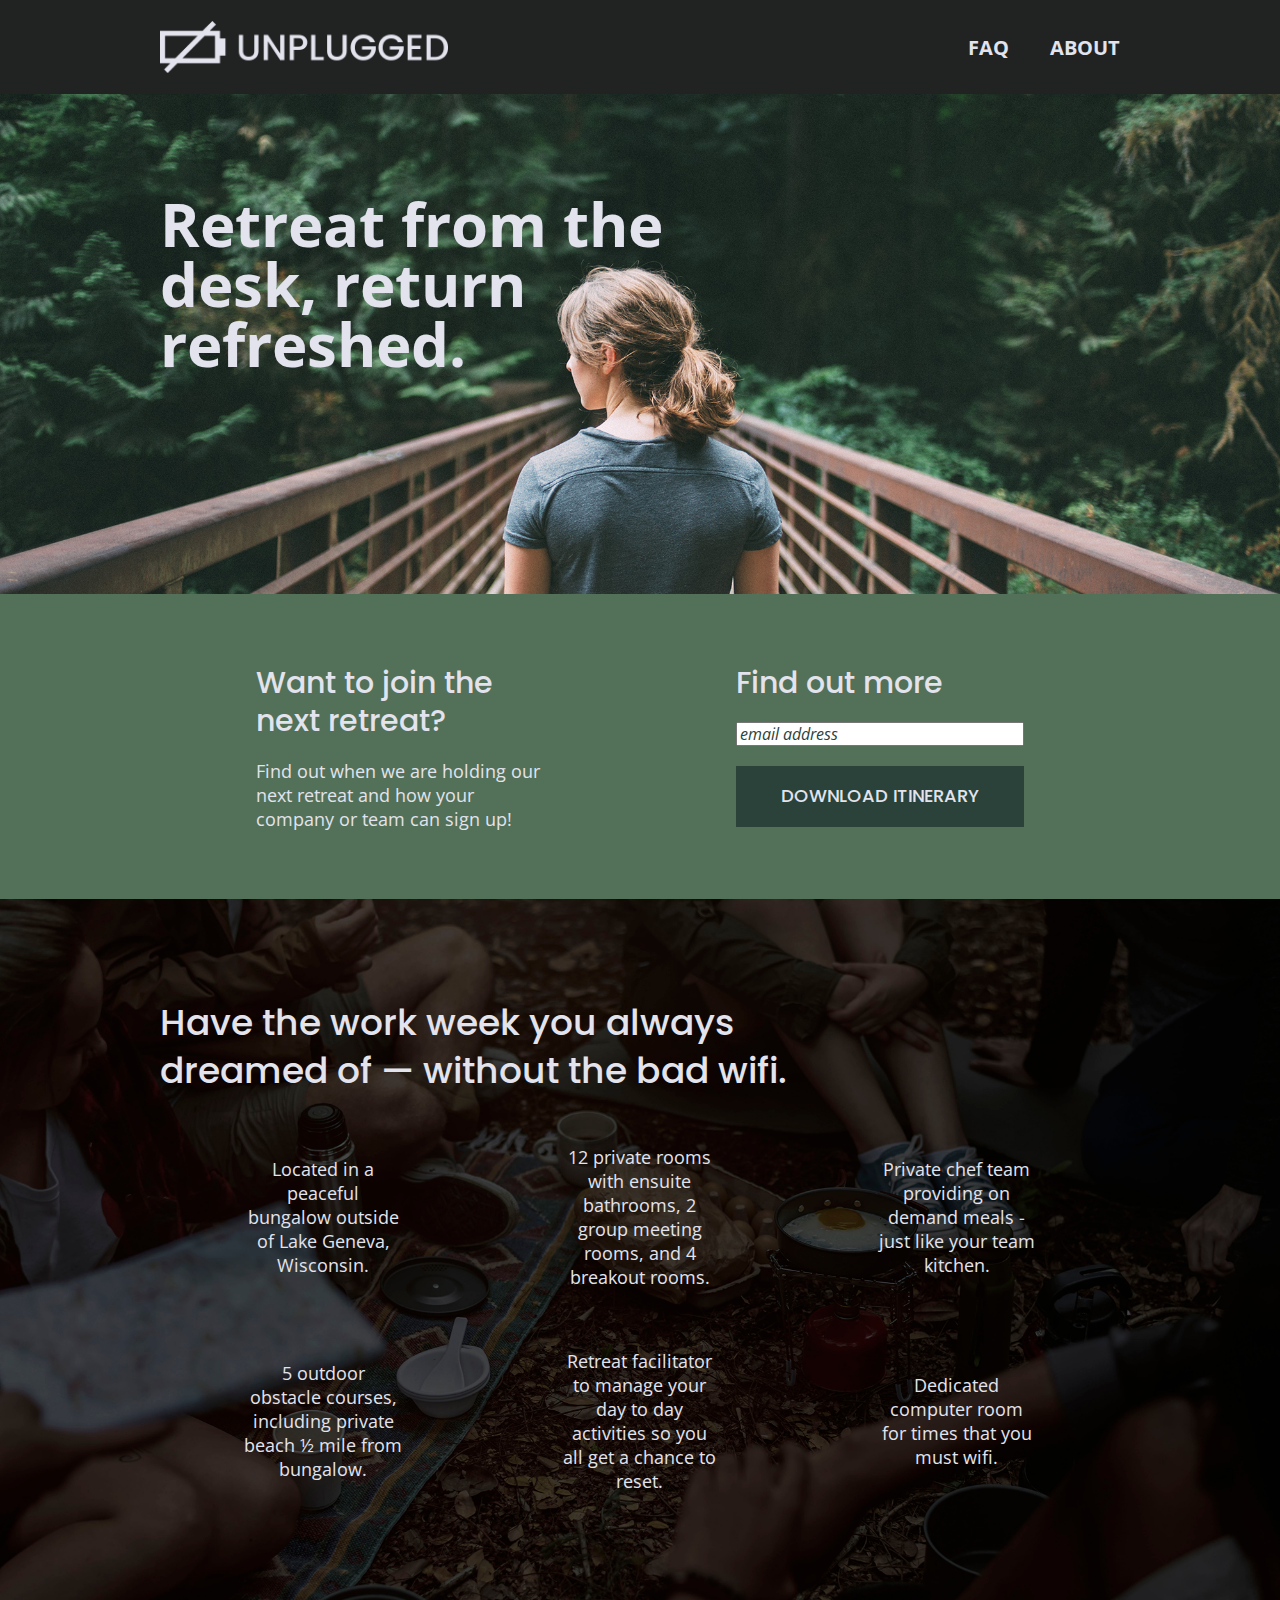
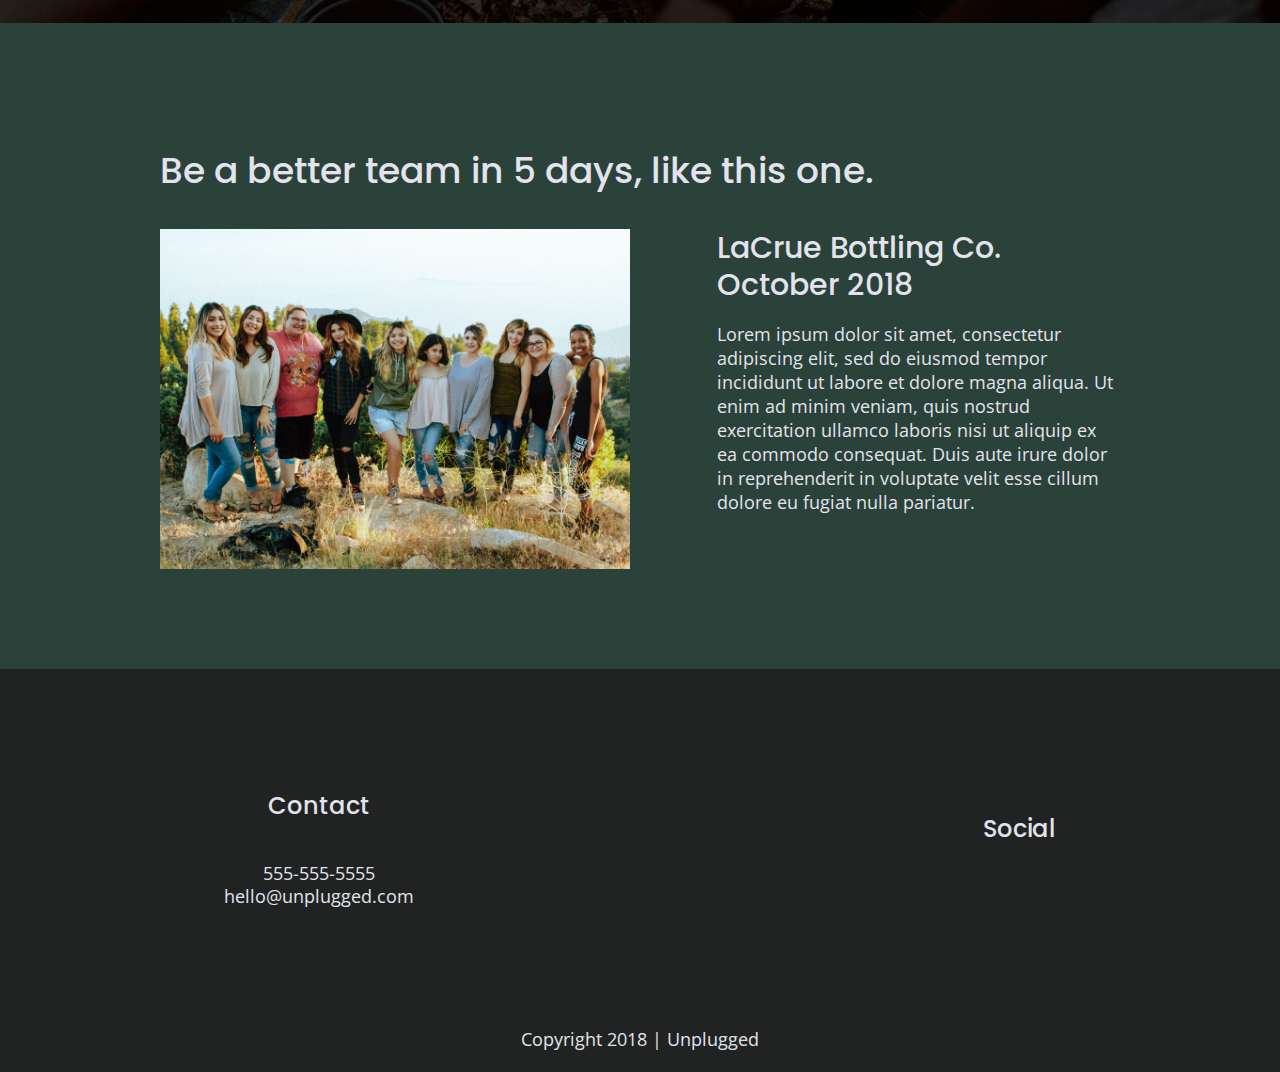
==== commit e583b56d: "images and styling" ====
--- a/index.html
+++ b/index.html
@@ -119,7 +119,7 @@
         <h2>Be a better team in 5 days, like this one.</h2>
         <article>
           <figure>
-              <img src="img/rawpixel-800820-unsplash1x72ppi.jpg">
+              <img src="img/unplugged-retreat-lacrue.jpg">
           </figure>
           <div>
             <h3>LaCrue Bottling Co. October 2018</h3>
--- a/css/main.css
+++ b/css/main.css
@@ -10,567 +10,835 @@
    Base styles: opinionated defaults
    ========================================================================== */
 
-   html {
-    color: #222;
-    font-size: 1em;
-    line-height: 1.4;
-  }
-  
-  /*
-   * Remove text-shadow in selection highlight:
-   * https://twitter.com/miketaylr/status/12228805301
-   *
-   * Vendor-prefixed and regular ::selection selectors cannot be combined:
-   * https://stackoverflow.com/a/16982510/7133471
-   *
-   * Customize the background color to match your design.
-   */
-  
-  ::-moz-selection {
-    background: #b3d4fc;
-    text-shadow: none;
-  }
-  
-  ::selection {
-    background: #b3d4fc;
-    text-shadow: none;
-  }
-  
-  /*
-   * A better looking default horizontal rule
-   */
-  
-  hr {
-    display: block;
-    height: 1px;
-    border: 0;
-    border-top: 1px solid #ccc;
-    margin: 1em 0;
-    padding: 0;
-  }
-  
-  /*
-   * Remove the gap between audio, canvas, iframes,
-   * images, videos and the bottom of their containers:
-   * https://github.com/h5bp/html5-boilerplate/issues/440
-   */
-  
-  audio,
-  canvas,
-  iframe,
-  img,
-  svg,
-  video {
-    vertical-align: middle;
-  }
-  
-  /*
-   * Remove default fieldset styles.
-   */
-  
-  fieldset {
-    border: 0;
-    margin: 0;
-    padding: 0;
-  }
-  
-  /*
-   * Allow only vertical resizing of textareas.
-   */
-  
-  textarea {
-    resize: vertical;
-  }
-  
-  /* ==========================================================================
-     Browser Upgrade Prompt
-     ========================================================================== */
-  
-  .browserupgrade {
-    margin: 0.2em 0;
-    background: #ccc;
-    color: #000;
-    padding: 0.2em 0;
-  }
-  
-  .content-wrapper {
-    width: 90%;
-    margin: 50px 0;
-  }
-
-  /* ==========================================================================
+html {
+  color: #222;
+  font-size: 1em;
+  line-height: 1.4;
+}
+
+/*
+ * Remove text-shadow in selection highlight:
+ * https://twitter.com/miketaylr/status/12228805301
+ *
+ * Vendor-prefixed and regular ::selection selectors cannot be combined:
+ * https://stackoverflow.com/a/16982510/7133471
+ *
+ * Customize the background color to match your design.
+ */
+
+::-moz-selection {
+  background: #b3d4fc;
+  text-shadow: none;
+}
+
+::selection {
+  background: #b3d4fc;
+  text-shadow: none;
+}
+
+/*
+ * A better looking default horizontal rule
+ */
+
+hr {
+  display: block;
+  height: 1px;
+  border: 0;
+  border-top: 1px solid #ccc;
+  margin: 1em 0;
+  padding: 0;
+}
+
+/*
+ * Remove the gap between audio, canvas, iframes,
+ * images, videos and the bottom of their containers:
+ * https://github.com/h5bp/html5-boilerplate/issues/440
+ */
+
+audio,
+canvas,
+iframe,
+img,
+svg,
+video {
+  vertical-align: middle;
+}
+
+/*
+ * Remove default fieldset styles.
+ */
+
+fieldset {
+  border: 0;
+  margin: 0;
+  padding: 0;
+}
+
+/*
+ * Allow only vertical resizing of textareas.
+ */
+
+textarea {
+  resize: vertical;
+}
+
+/* ==========================================================================
+   Browser Upgrade Prompt
+   ========================================================================== */
+
+.browserupgrade {
+  margin: 0.2em 0;
+  background: #ccc;
+  color: #000;
+  padding: 0.2em 0;
+}
+
+/* ==========================================================================
    Author's custom styles
    ========================================================================== */
+
 /* General Styles */
-
+ 
 html {
-    font-size: 1em;
-	
-}
-
+	font-size: 16px;
+}
+ 
 body {
-    font-family: 'Open Sans', sans-serif;
-    font-size: 1em;
-}
-
+  font-size: 1em;
+  font-family: 'Open Sans', sans-serif;
+  color: #e2e3ed;
+  text-align: left;
+}
+ 
 ul, 
 ol {
-
-}
-
+  list-style-type: none;
+}
+ 
 a {
-    color: #e2e3ed;
-    text-decoration: none;
-}
-
+  color: #e2e3ed;
+  text-decoration: none;
+}
+ 
 h2 {
-    font-family: 'Poppins', sans-serif;
-}
-
+  font-family: 'Poppins', sans-serif;
+  font-weight: 500;
+  font-size: 1.875em;
+}
+ 
 h3, 
 h4 {
-    font-family: 'Poppins', sans-serif;
-}
-
+  font-family: 'Poppins', sans-serif;
+  font-weight: 500;
+  font-size: 1.125em;
+  margin: 20px 0;
+}
+ 
 p {
-	
-}
-
-img { 
-	width: 100%;
-}
-
+  font-size: .875em;
+  line-height: 1.285;
+}
+ 
+img {
+ width: 100%;
+}
+ 
 figure {
-        margin: 0;
-}
-
+ margin: 0;
+}
+ 
 address {
-
-}
-
+ font-style: normal;
+}
+ 
 .content-wrapper {
-
-}
-  
-  /* -------------------- Base Header - Footer Styles -------------------- */
-  
-  header,
-  footer {
+  width: 90%;
+  margin: 50px 0;
+}
+
+/* -------------------- Base Header - Footer Styles -------------------- */
+
+header,
+footer {
+  background-color: #202322;
+  display: flex;
+  justify-content: center;
+  align-items: center;
+  flex-flow: row wrap;
+}
+
+header {
+  padding: 15px 0;
+}
+
+header .content-wrapper {
+  margin: 0;
+  display: flex;
+  justify-content: center;
+  align-items: center;
+  flex-flow: row wrap;
+}
+
+header figure {
+  width: 60%;
+  display: flex;
+  justify-content: center;
+  align-items: center;
+  flex-flow: row wrap;
+}
+
+.header-divider {
+  background: #3a3a3a; 
+  height: 1px;
+  width: 100%;
+  margin: 10px 0 20px 0;
+}
+
+header nav {
+  width: 60%;
+  font-size: 1.125em;
+  font-weight: 700;
+  text-transform: uppercase;
+  display: flex;
+  justify-content: space-around;
+  align-items: center;
+  flex-flow: row wrap;
+}
+
+header nav ul {
+  width: 100%;
+  display: flex;
+  justify-content: space-around;
+}
+
+header nav ul li {
+  font-size: 1.125em;
+}
+
+footer {
+  text-align: center;
+  flex-direction: column;
+}
+
+footer p {
+  margin: 0;
+}
+
+footer .content-wrapper {
+  width: 55%;
+  margin: 50px 0;
+}
+
+footer .contact {
+  margin-bottom: 50px;
+}
+
+footer .social-icons {
+  display: flex;
+  justify-content: space-around;
+  align-items: center;
+}
+
+footer .social-icons p {
+  display: flex;
+  justify-content: center;
+  align-items: center;
+}
+
+footer .copyright {
+  margin: 20px 0;
+}
+
+
+/* -------------------- Mobile Styles - Homepage -------------------- */
+
+/* Hero Area */
+
+.hero-area {
+  background: url(../img/unplugged-retreat.jpg);
+  background-size: cover;
+  background-position: center;
+  min-height: 500px;
+  display: flex;
+  justify-content: center;
+  flex-flow: row wrap;
+}
+
+.hero-area h1 {
+  font-size: 2.25em;
+}
+
+/* Aside */
+
+aside {
+  background-color: #527158;
+  display: flex;
+  justify-content: center;
+  align-items: center;
+  flex-flow: row wrap;
+}
+
+aside .form{
+  margin-top: 30px;
+}
+
+input[type=text] {
+  box-sizing: border-box;
+  width: 100%;
+  color: #2a423a;
+  font-style: italic;
+}
+
+input[type=button] {
+  width: 100%;
+  padding: 20px 0;
+  margin-top: 20px;
+  background-color: #2a423a;
+  font-family: 'Poppins', Helvetica, Arial, sans-serif;
+  font-weight: 500;
+  font-size: 1.125em;
+  color: #e2e3ed;
+  border: none;
+  text-align: center;
+  text-transform: uppercase;
+}
+
+/* Features */
+
+.features {
+  background: url('../img/unplugged-retreat-features.jpg');
+  background-size: cover;
+  background-position: center;
+  display: flex;
+  justify-content: center;
+  flex-flow: row wrap;
+}
+
+.features h2 {
+  margin-bottom: 60px;
+}
+
+.features article {
+  width: 55%;
+  margin: 30px 0;
+}
+
+.features .features-items {
+  display: flex;
+  justify-content: center;
+  align-items: center;
+  flex-flow: row wrap;
+}
+
+.features p {
+  text-align: center;
+  margin: 0;
+}
+
+/* Reviews */
+
+.reviews {
+  background-color: #2a423a;
+  display: flex;
+  justify-content: center;
+  flex-flow: row wrap;
+}
+
+.reviews h2 {
+  margin-bottom: 40px;
+  line-height: 1;
+}
+
+.reviews h3 {
+  width: 55%;
+  margin: 20px 0;
+}
+
+/* ==========================================================================
+   About Page
+   ========================================================================== */
+
+.mission {
+  background-color: #527158;
+  display: flex;
+  justify-content: center;
+  align-items: center;
+  flex-flow: row wrap;
+}
+
+.contact-section {
+  background-color: #2a423a;
+  display: flex;
+  justify-content: center;
+  align-items: center;
+  flex-flow: row wrap;
+}
+
+.contact-content p {
+  margin: 0;
+}
+
+/* ==========================================================================
+   FAQ Page
+   ========================================================================== */
+
+.faq {
+  background-color: #527158;
+  display: flex;
+  justify-content: center;
+  align-items: center;
+  flex-flow: row wrap;
+}
+
+.faq .content-wrapper {
+  margin: 50px 0 0 0;
+  display: flex;
+  justify-content: center;
+  align-items: center;
+  flex-flow: row wrap;
+}
+
+.faq h2 {
+  margin-bottom: 40px;
+  line-height: 1;
+}
+
+.faq-content {
+  margin-bottom: 50px;
+}
+
+.faq-content h4 {
+  line-height: 1.333;
+  font-weight: 700;
+}
+
+/* ==========================================================================
+   Helper classes
+   ========================================================================== */
+
+/*
+ * Hide visually and from screen readers
+ */
+
+.hidden {
+  display: none !important;
+}
+
+/*
+ * Hide only visually, but have it available for screen readers:
+ * https://snook.ca/archives/html_and_css/hiding-content-for-accessibility
+ *
+ * 1. For long content, line feeds are not interpreted as spaces and small width
+ *    causes content to wrap 1 word per line:
+ *    https://medium.com/@jessebeach/beware-smushed-off-screen-accessible-text-5952a4c2cbfe
+ */
+
+.visuallyhidden {
+  border: 0;
+  clip: rect(0 0 0 0);
+  height: 1px;
+  margin: -1px;
+  overflow: hidden;
+  padding: 0;
+  position: absolute;
+  width: 1px;
+  white-space: nowrap;
+  /* 1 */
+}
+
+/*
+ * Extends the .visuallyhidden class to allow the element
+ * to be focusable when navigated to via the keyboard:
+ * https://www.drupal.org/node/897638
+ */
+
+.visuallyhidden.focusable:active,
+.visuallyhidden.focusable:focus {
+  clip: auto;
+  height: auto;
+  margin: 0;
+  overflow: visible;
+  position: static;
+  width: auto;
+  white-space: inherit;
+}
+
+/*
+ * Hide visually and from screen readers, but maintain layout
+ */
+
+.invisible {
+  visibility: hidden;
+}
+
+/*
+ * Clearfix: contain floats
+ *
+ * For modern browsers
+ * 1. The space content is one way to avoid an Opera bug when the
+ *    `contenteditable` attribute is included anywhere else in the document.
+ *    Otherwise it causes space to appear at the top and bottom of elements
+ *    that receive the `clearfix` class.
+ * 2. The use of `table` rather than `block` is only necessary if using
+ *    `:before` to contain the top-margins of child elements.
+ */
+
+.clearfix:before,
+.clearfix:after {
+  content: " ";
+  /* 1 */
+  display: table;
+  /* 2 */
+}
+
+.clearfix:after {
+  clear: both;
+}
+
+/* ==========================================================================
+   EXAMPLE Media Queries for Responsive Design.
+   These examples override the primary ('mobile first') styles.
+   Modify as content requires.
+   ========================================================================== */
+
+@media only screen and (min-width:768px) {
+  /*Tablet styles here*/
+
+  /* General styles */
+  .content-wrapper {
+    max-width: 640px;
+    margin: 100px 0;
+  }
+      
+  h2 {
+    font-size: 2.25em;
+    line-height: 1.333;
+  }
+
+  h3 {
+      font-size: 1.5em;
+      line-height: 1.25;
+  }
+
+  /* Header */
+  header {
+    justify-content: space-around;
+  }
+
+  header .content-wrapper {
+    width: 100%;
+    justify-content: space-between;
+  }
+
+  header figure {
+    width: 30%;
+  }
+
+  header nav {
+    width: 20%;
+  }
+
+  header nav ul {
+    justify-content: space-between;
+  }
+
+  .header-divider {
+    display: none;
+  }
+  /* Hero Area */
+
+  .hero-area h1 {
+    font-size: 3em;
+    line-height: 1;
+    margin: 0;
+}
+
+  /* Aside */
+  aside .content-wrapper {
+    margin: 50px 0;
+    display: flex;
+    justify-content: space-between;
+    flex-flow: row wrap;
+  }
+
+  aside .content-wrapper .form-description,
+  aside .content-wrapper .form {
+    width: 35%;
+    margin: 0;
+  }
+
+  /* Features */
+
+  .features h2 {
+    margin: 0 20px 20px 0;
+  }
+
+  .features article {
     display: flex;
     justify-content: center;
     align-items: center;
-    flex-flow: row wrap;
+    flex-flow: column wrap;
+    flex-basis: 50%;
   }
   
-  header {
-    padding: 15px 0;
-  }
-  
-  header .content-wrapper {
+  .features .features-item-description {
+    width: 50%;
+  }
+
+  /* Reviews */
+  .reviews article {
     display: flex;
-    justify-content: center;
+    justify-content: space-between;
+  }
+
+  .reviews h2 {
+    width: 90%;
+  }
+
+  .reviews article figure,
+  .reviews article div {
+    width: 49%;
+  }
+
+  .reviews h3 {
+    width: 75%;
+    margin: 0;
+  }
+  /* Footer */
+  footer .content-wrapper {
+    width: 65%;
+    margin: 100px 0;
+  }
+
+  footer .footer-content {
+    display: flex;
+    justify-content: space-between;
     align-items: center;
-    flex-flow: row wrap;
-    margin: 0;
-  }
-  
-  .header-divider {
+    flex-direction: row;
+  }
+
+  footer .contact {
+    margin-bottom: 0;
+  }
+
+  footer h4 {
+    font-size: 1.5em;
+    margin-bottom: 40px;
+  }
+
+  footer p {
+      line-height: 1.285;
+  }
+
+  footer .copyright {
     width: 100%;
-    height: 1px;
-    margin: 10px 0 20px 0;
-  }
-  
-  header nav {
+  }
+
+  /* ==========================================================================
+   About Page
+   ========================================================================== */
+
+  .mission-content {
     display: flex;
+    justify-content: space-between;
+    align-items: center;
+  }
+
+  .mission-content p {
+    width: 40%;
+  }
+
+  .contact-section .content-wrapper h2 {
+    width: 80%;
+  }
+
+  .contact-content {
+    display: flex;
+    justify-content: space-between;
+    align-items: flex-start;
+  }
+
+  .contact-content h4 {
+    font-size: 1.5em;
+  }
+
+  /* ==========================================================================
+   FAQ Page
+   ========================================================================== */
+
+  .faq .content-wrapper {
+    justify-content: space-between;
+  }
+
+  .faq-content {
+    flex-basis: 40%;
+  }
+
+  .faq h2 {
+    width: 100%;
+  }
+
+  .faq h4,
+  .faq p {
+      font-size: .875em;
+      line-height: 1.125;
+  }
+}
+
+@media only screen and (min-width:1200px) {
+  /*Desktop styles here*/
+
+  .content-wrapper {
+    max-width: 960px;
+  }
+
+  h2 {
+    font-size: 2.25em;
+  }
+
+  h3,
+  h4 {
+      font-size: 1.875em;
+  }
+
+  p {
+      font-size: 1.125em;
+      line-height: 1.333;
+  }
+  /* Hero */
+  .hero-area h1 {
+    font-size: 3.75em;
+    width: 60%;
+}
+
+  /* Aside */
+  aside .content-wrapper {
     justify-content: space-around;
-    align-items: center;
-    flex-flow: row wrap;
-    width: 60%;
-  }
-  
-  header nav ul {
-    display: flex;
-    justify-content: space-around;
-    width: 100%;
-  }
-  
-  footer {
-    flex-direction: column;
-  }
-  
-  footer p {
-    margin: 0;
-  }
-  
-  footer .content-wrapper {
-    width: 55%;
-    margin: 50px 0;
-  }
-  
-  footer .contact {
-    margin-bottom: 50px;
-  }
-  
-  footer .social-icons {
-    display: flex;
-    justify-content: space-around;
-    align-items: center;
-  }
-  
-  footer .social-icons p {
-    display: flex;
-    justify-content: center;
-    align-items: center;
-  }
-  
-  footer .copyright {
-    margin: 20px 0;
-  }
-  
-  /* -------------------- Mobile Styles - Homepage -------------------- */
-  
-  /* Hero Area */
-  
-  .hero-area {
-    display: flex;
-    justify-content: center;
-    flex-flow: row wrap;
-  }
-  
-  header figure {
-    width: 60%;
-    display: flex;
-    justify-content: center;
-    align-items: center;
-    flex-flow: row wrap;
-}
-  /* Aside */
-  
-  aside {
-    display: flex;
-    justify-content: center;
-    align-items: center;
-    flex-flow: row wrap;
-  }
-  
+  }
+
+  aside .content-wrapper .form-description,
+  aside .content-wrapper .form {
+    width: 30%;
+  }
+
+  .form-description p {
+    font-size: 1.125em;
+  }
+
   /* Features */
-  
-  .features {
-    display: flex;
-    justify-content: center;
-    flex-flow: row wrap;
-  }
-  
+
   .features h2 {
-    margin-bottom: 60px;
-  }
-  
+    width: 70%;
+  }
+
   .features article {
-    width: 55%;
-    margin: 30px 0;
-  }
-  
-  .features .features-items {
-    display: flex;
-    justify-content: center;
-    align-items: center;
-    flex-flow: row wrap;
-  }
-  
-  .features p {
-    margin: 0;
+    flex-basis: 33%;
   }
   
   /* Reviews */
-  
-  .reviews {
-    display: flex;
-    justify-content: center;
-    flex-flow: row wrap;
-  }
-  
-  .reviews h2 {
+  .reviews article div {
+    width: 42%;
+  }
+
+  /* ==========================================================================
+  About Page
+  ========================================================================== */
+
+  .mission h2,
+  .contact-section .content-wrapper h2 {
+      width: 100%;
+      font-size: 3em;
+  }
+
+  .contact-section .content-wrapper h2 {
     margin-bottom: 40px;
   }
-  
-  .reviews h3 {
-    width: 55%;
-    margin: 20px 0;
-  }
-  
+
+  .contact-content h4 {
+    font-size: 1.875em;
+  }
+
   /* ==========================================================================
-     About Page
-     ========================================================================== */
-  
-  .mission {
-    display: flex;
-    justify-content: center;
-    align-items: center;
-    flex-flow: row wrap;
-  }
-  
-  .contact-section {
-    display: flex;
-    justify-content: center;
-    align-items: center;
-    flex-flow: row wrap;
-  }
-  
-  .contact-content p {
-    margin: 0;
-  }
-  
-  /* ==========================================================================
-     FAQ Page
-     ========================================================================== */
-  
-  .faq {
-    display: flex;
-    justify-content: center;
-    align-items: center;
-    flex-flow: row wrap;
-  }
-  
-  .faq .content-wrapper {
-    margin: 50px 0 0 0;
-    display: flex;
-    justify-content: center;
-    align-items: center;
-    flex-flow: row wrap;
-  }
-  
+  FAQ Page
+  ========================================================================== */
   .faq h2 {
-    margin-bottom: 40px;
-  }
-  
+    width: 100%;
+    font-size: 3em;
+  }
+
   .faq-content {
-    margin-bottom: 50px;
-  }
-  
-  /* ==========================================================================
-     Helper classes
-     ========================================================================== */
-  
+    flex-basis: 35%;
+  }
+    
+  .faq h4,
+  .faq p {
+      font-size: 1.125em;
+      line-height: 1;
+  }
+}
+
+/* ==========================================================================
+   Print styles.
+   Inlined to avoid the additional HTTP request:
+   https://www.phpied.com/delay-loading-your-print-css/
+   ========================================================================== */
+
+@media print {
+  *,
+  *:before,
+  *:after {
+    background: transparent !important;
+    color: #000 !important;
+    /* Black prints faster */
+    -webkit-box-shadow: none !important;
+    box-shadow: none !important;
+    text-shadow: none !important;
+  }
+  a,
+  a:visited {
+    text-decoration: underline;
+  }
+  a[href]:after {
+    content: " (" attr(href) ")";
+  }
+  abbr[title]:after {
+    content: " (" attr(title) ")";
+  }
   /*
-   * Hide visually and from screen readers
-   */
-  
-  .hidden {
-    display: none !important;
-  }
-  
+     * Don't show links that are fragment identifiers,
+     * or use the `javascript:` pseudo protocol
+     */
+  a[href^="#"]:after,
+  a[href^="javascript:"]:after {
+    content: "";
+  }
+  pre {
+    white-space: pre-wrap !important;
+  }
+  pre,
+  blockquote {
+    border: 1px solid #999;
+    page-break-inside: avoid;
+  }
   /*
-   * Hide only visually, but have it available for screen readers:
-   * https://snook.ca/archives/html_and_css/hiding-content-for-accessibility
-   *
-   * 1. For long content, line feeds are not interpreted as spaces and small width
-   *    causes content to wrap 1 word per line:
-   *    https://medium.com/@jessebeach/beware-smushed-off-screen-accessible-text-5952a4c2cbfe
-   */
-  
-  .visuallyhidden {
-    border: 0;
-    clip: rect(0 0 0 0);
-    height: 1px;
-    margin: -1px;
-    overflow: hidden;
-    padding: 0;
-    position: absolute;
-    width: 1px;
-    white-space: nowrap;
-    /* 1 */
-  }
-  
-  /*
-   * Extends the .visuallyhidden class to allow the element
-   * to be focusable when navigated to via the keyboard:
-   * https://www.drupal.org/node/897638
-   */
-  
-  .visuallyhidden.focusable:active,
-  .visuallyhidden.focusable:focus {
-    clip: auto;
-    height: auto;
-    margin: 0;
-    overflow: visible;
-    position: static;
-    width: auto;
-    white-space: inherit;
-  }
-  
-  /*
-   * Hide visually and from screen readers, but maintain layout
-   */
-  
-  .invisible {
-    visibility: hidden;
-  }
-  
-  /*
-   * Clearfix: contain floats
-   *
-   * For modern browsers
-   * 1. The space content is one way to avoid an Opera bug when the
-   *    `contenteditable` attribute is included anywhere else in the document.
-   *    Otherwise it causes space to appear at the top and bottom of elements
-   *    that receive the `clearfix` class.
-   * 2. The use of `table` rather than `block` is only necessary if using
-   *    `:before` to contain the top-margins of child elements.
-   */
-  
-  .clearfix:before,
-  .clearfix:after {
-    content: " ";
-    /* 1 */
-    display: table;
-    /* 2 */
-  }
-  
-  .clearfix:after {
-    clear: both;
-  }
-
-  aside .form {
-    margin-top: 30px;
-  }
-  
-  input[type=text] {
-    box-sizing: border-box;
-    width: 100%;
-    color: #2a423a;
-    font-style: italic;
-  }
-  
-  input[type=button] {
-    width: 100%;
-    padding: 20px 0;
-    margin-top: 20px;
-    background-color: #2a423a;
-    font-family: 'Poppins', Helvetica, Arial, sans-serif;
-    font-weight: 500;
-    font-size: 1.125em;
-    color: #e2e3ed;
-    border: none;
-    text-align: center;
-    text-transform: uppercase;
-  }
-  
-  /* ==========================================================================
-     EXAMPLE Media Queries for Responsive Design.
-     These examples override the primary ('mobile first') styles.
-     Modify as content requires.
-     ========================================================================== */
-  
-  @media only screen and (min-width: 35em) {
-    /* Style adjustments for viewports that meet the condition */
-  }
-  
-  @media print,
-  (-webkit-min-device-pixel-ratio: 1.25),
-  (min-resolution: 1.25dppx),
-  (min-resolution: 120dpi) {
-    /* Style adjustments for high resolution devices */
-  }
-  
-  /* ==========================================================================
-     Print styles.
-     Inlined to avoid the additional HTTP request:
-     https://www.phpied.com/delay-loading-your-print-css/
-     ========================================================================== */
-  
-  @media print {
-    *,
-    *:before,
-    *:after {
-      background: transparent !important;
-      color: #000 !important;
-      /* Black prints faster */
-      -webkit-box-shadow: none !important;
-      box-shadow: none !important;
-      text-shadow: none !important;
-    }
-    a,
-    a:visited {
-      text-decoration: underline;
-    }
-    a[href]:after {
-      content: " (" attr(href) ")";
-    }
-    abbr[title]:after {
-      content: " (" attr(title) ")";
-    }
-    /*
-       * Don't show links that are fragment identifiers,
-       * or use the `javascript:` pseudo protocol
-       */
-    a[href^="#"]:after,
-    a[href^="javascript:"]:after {
-      content: "";
-    }
-    pre {
-      white-space: pre-wrap !important;
-    }
-    pre,
-    blockquote {
-      border: 1px solid #999;
-      page-break-inside: avoid;
-    }
-    /*
-       * Printing Tables:
-       * http://css-discuss.incutio.com/wiki/Printing_Tables
-       */
-    thead {
-      display: table-header-group;
-    }
-    tr,
-    img {
-      page-break-inside: avoid;
-    }
-    p,
-    h2,
-    h3 {
-      orphans: 3;
-      widows: 3;
-    }
-    h2,
-    h3 {
-      page-break-after: avoid;
-    }
-  }
-/* ==========================================================================
-   About Page
-   ========================================================================== */
-
-   .mission-content {
-    display:
-    justify-content: space-between;
-    align-items: 
-}
-
-.mission-content p {
-    width: 
-}
-
-.contact-section, .content-wrapper h2 {
-    width:
-}
-
-.contact-content {
-    display:
-    justify-content:
-    align-items:
-}
-  /* ==========================================================================
-   FAQ Page
-   ========================================================================== */
-   .faq .content-wrapper {
-    justify-content: space-between;
-}
-
-.faq-content {
-    flex-basis: 40%;
-}
-
-.faq h2 {
-    width: 100%;
+     * Printing Tables:
+     * http://css-discuss.incutio.com/wiki/Printing_Tables
+     */
+  thead {
+    display: table-header-group;
+  }
+  tr,
+  img {
+    page-break-inside: avoid;
+  }
+  p,
+  h2,
+  h3 {
+    orphans: 3;
+    widows: 3;
+  }
+  h2,
+  h3 {
+    page-break-after: avoid;
+  }
 }